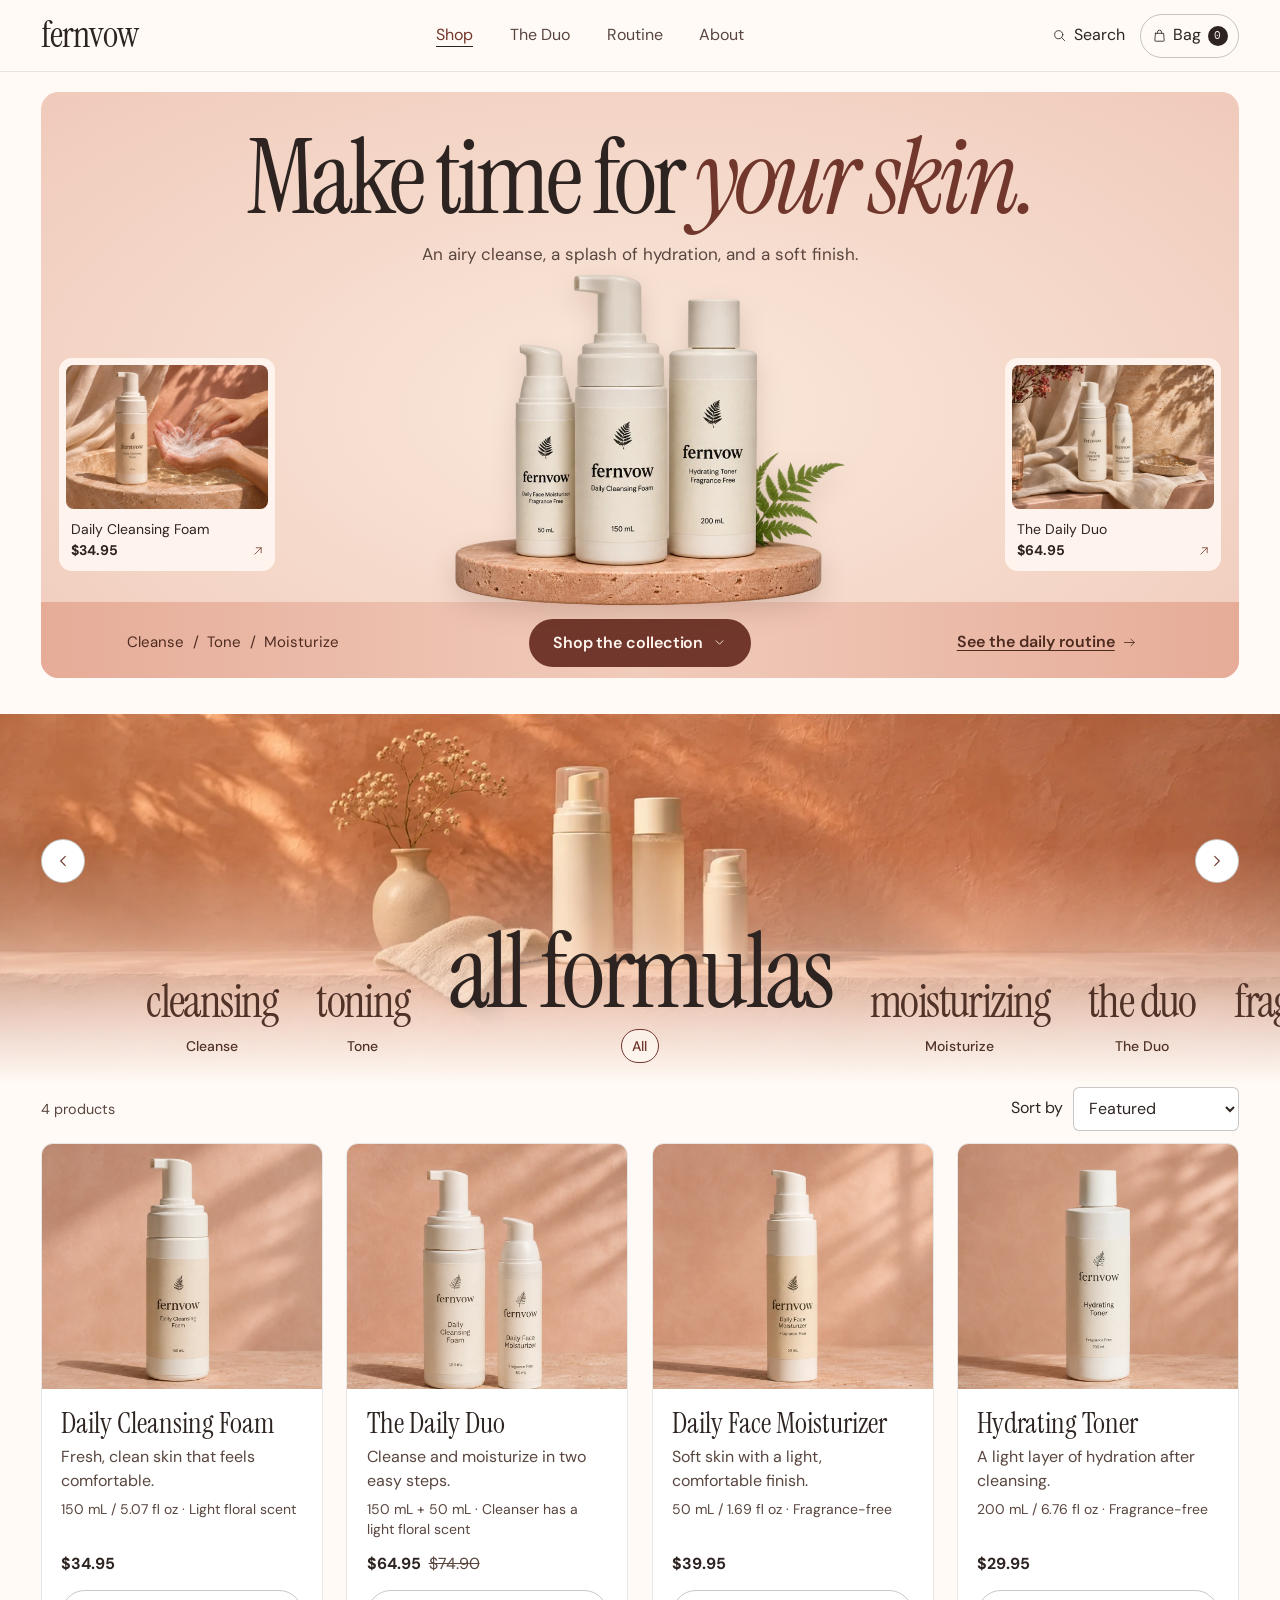
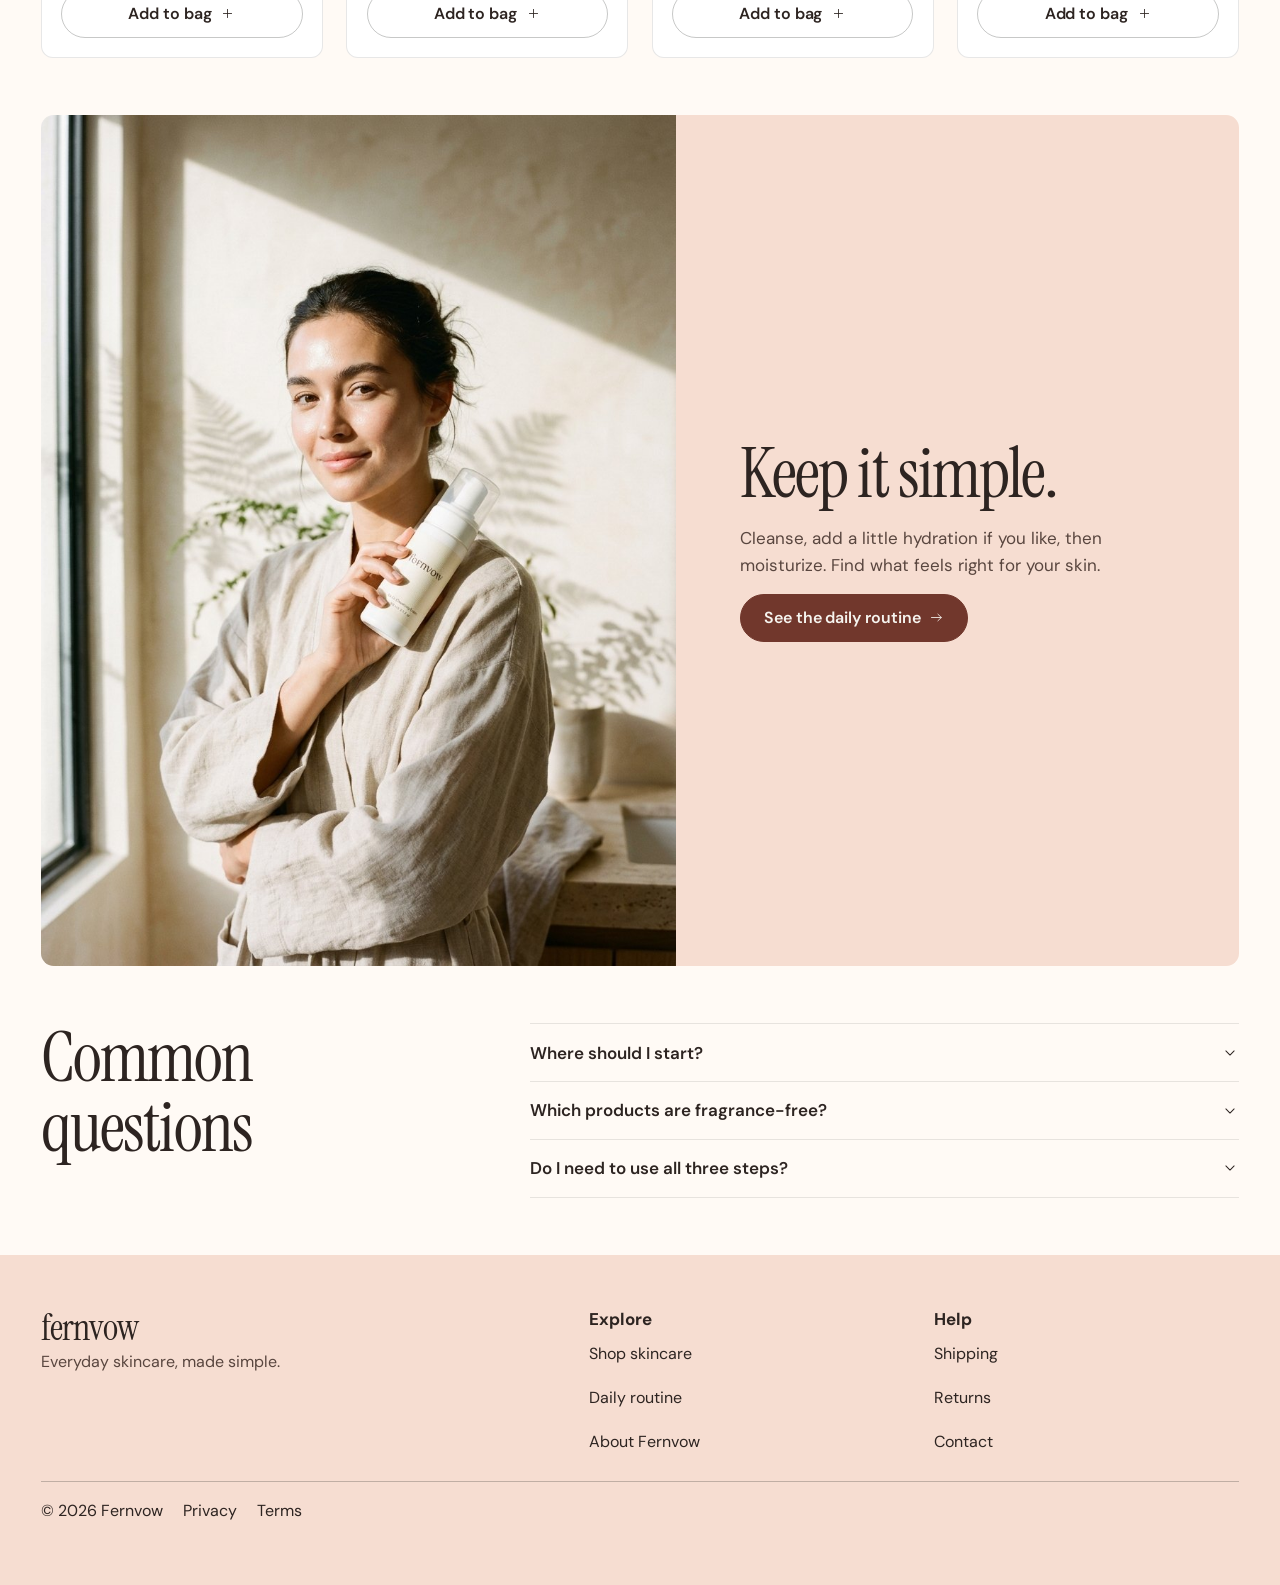
==== index.html @ f98839f0 "Refine collection spacing and add storefront link previews" ====
<!DOCTYPE html>
<html lang="en" prefix="og: https://ogp.me/ns#">
<head>
  <meta charset="UTF-8" />
  <meta name="viewport" content="width=device-width, initial-scale=1.0" />
  <title>Fernvow — Calm Daily Skincare</title>
  <meta name="description" content="Gentle cleansing, light hydration and simple daily skincare from Fernvow." />
  <link rel="canonical" href="https://fernvow.com/" />
  <meta property="og:type" content="website" />
  <meta property="og:site_name" content="Fernvow" />
  <meta property="og:url" content="https://fernvow.com/" />
  <meta property="og:title" content="Fernvow — Calm Daily Skincare" />
  <meta property="og:description" content="Gentle cleansing, light hydration and simple daily skincare from Fernvow." />
  <meta property="og:image" content="https://fernvow.com/assets/photos/editorial-routine-lineup.jpg" />
  <meta property="og:image:type" content="image/jpeg" />
  <meta property="og:image:width" content="1376" />
  <meta property="og:image:height" content="768" />
  <meta property="og:image:alt" content="Fernvow cleanser, toner and moisturizer on a sunlit stone shelf beside fern leaves." />
  <meta name="twitter:card" content="summary_large_image" />
  <link rel="icon" type="image/svg+xml" href="assets/brand/fernvow-favicon.svg" />
  <link rel="preconnect" href="https://fonts.googleapis.com" />
  <link rel="preconnect" href="https://fonts.gstatic.com" crossorigin />
  <link href="https://fonts.googleapis.com/css2?family=Cormorant+Garamond:ital,wght@0,300;0,400;0,500;1,300;1,400&family=DM+Sans:ital,opsz,wght@0,9..40,300;0,9..40,400;0,9..40,500;1,9..40,300&family=IBM+Plex+Mono:wght@400&family=Instrument+Serif:ital@0;1&display=swap" rel="stylesheet" />
  <link rel="stylesheet" href="src/styles/tokens.css" />
  <link rel="stylesheet" href="src/styles/base.css" />
  <link rel="stylesheet" href="src/styles/layout.css" />
  <link rel="stylesheet" href="src/styles/sections.css" />
  <link rel="stylesheet" href="src/styles/storefront.css" />
</head>
<body>
  <a class="skip-link" href="#main-content">Skip to main content</a>
  <div id="app" class="app-shell">
    <div id="header-root"></div>
    <main id="main-content" class="site-main" tabindex="-1"></main>
    <div id="footer-root"></div>
    <div id="overlay-root"></div>
  </div>
  <div id="store-intro" class="initial-loading" aria-hidden="true">fernvow</div>
  <div id="live-announcer" class="sr-only" aria-live="polite" aria-atomic="true"></div>
  <script type="module" src="src/app.js"></script>
</body>
</html>
---- src/styles/tokens.css ----
:root {
  /* Surfaces — Sonnette Sunlit Alabaster + Crisp Paper Studio + Warm Sand */
  --bg-linen: #F6F4EF;
  --bg-paper: #FFFFFF;
  --bg-sand: #EDE9E0;
  --bg-sand-soft: #F2EFE8;
  --bg-oat: #EDE9E0;
  --bg-oat-soft: #F2EFE8;

  /* Ink */
  --ink: #181A17;
  --ink-secondary: #5E605A;
  --ink-muted: #84867E;
  --ink-on-dark: #F6F4EF;
  --ink-on-dark-muted: rgba(246, 244, 239, 0.72);

  /* Accent — Homedine / Botanical Deep Woodland Fern */
  --fern: #1D3829;
  --fern-hover: #14271D;
  --fern-tint: rgba(29, 56, 41, 0.08);
  --fern-tint-strong: rgba(29, 56, 41, 0.14);

  /* Subtle Semantic Tints */
  --disclosure-free-bg: #EBF1EC;
  --disclosure-free-ink: #1D3829;
  --disclosure-free-border: rgba(29, 56, 41, 0.18);

  --disclosure-parfum-bg: #F4EFE6;
  --disclosure-parfum-ink: #5A462B;
  --disclosure-parfum-border: rgba(90, 70, 43, 0.20);

  /* Hairlines & Ambient Shadows */
  --hairline: rgba(24, 26, 23, 0.10);
  --hairline-strong: rgba(24, 26, 23, 0.24);
  --shadow-soft: 0 22px 54px -26px rgba(24, 26, 23, 0.16);
  --shadow-float: 0 20px 48px -18px rgba(24, 26, 23, 0.22);
  --shadow-drawer: -18px 0 56px rgba(24, 26, 23, 0.14);
  --shadow-modal: 0 32px 84px -22px rgba(24, 26, 23, 0.24);

  /* Typography — Instrument Serif + Cormorant Garamond + DM Sans + IBM Plex Mono */
  --font-display: 'Instrument Serif', 'Cormorant Garamond', Georgia, 'Times New Roman', serif;
  --font-serif: 'Cormorant Garamond', Georgia, 'Times New Roman', serif;
  --font-sans: 'DM Sans', -apple-system, BlinkMacSystemFont, 'Segoe UI', sans-serif;
  --font-mono: 'IBM Plex Mono', ui-monospace, SFMono-Regular, Menlo, Consolas, monospace;

  /* Editorial Type Scale */
  --text-hero-statement: clamp(2.6rem, 5.6vw, 5.1rem);
  --text-h1: clamp(2.35rem, 4.4vw, 3.85rem);
  --text-h2: clamp(1.9rem, 3.4vw, 3.1rem);
  --text-h3: clamp(1.3rem, 2vw, 1.75rem);
  --text-lead: clamp(0.95rem, 1.15vw, 1.0625rem);
  --text-body: 0.9375rem;
  --text-sm: 0.875rem;
  --text-xs: 0.75rem;
  --text-mono: 0.71rem;

  /* Layout & Spacing */
  --container-max: 1360px;
  --gutter: clamp(1.1rem, 3.2vw, 2.75rem);
  --section-space: clamp(4.2rem, 7.5vw, 7.25rem);
  --header-height: 64px;

  /* Radii */
  --radius-xs: 8px;
  --radius-sm: 12px;
  --radius-md: 18px;
  --radius-lg: 24px;
  --radius-pill: 999px;

  /* Motion Curves — 1:1 Sonnette Choreography */
  --ease-sonnette: cubic-bezier(0.16, 1, 0.3, 1);
  --ease-out-expo: cubic-bezier(0.19, 1, 0.22, 1);
  --ease-float: cubic-bezier(0.37, 0, 0.63, 1);
  --ease-calm: var(--ease-sonnette);
  --duration-fast: 180ms;
  --duration-base: 360ms;
  --duration-slow: 720ms;

  /* Layering */
  --z-header: 50;
  --z-backdrop: 70;
  --z-drawer: 80;
  --z-modal: 90;
  --z-toast: 100;
}
---- src/styles/base.css ----
*,
*::before,
*::after {
  box-sizing: border-box;
}

html {
  -webkit-text-size-adjust: 100%;
  scroll-behavior: smooth;
  overflow-x: clip;
}

body {
  margin: 0;
  min-height: 100vh;
  background-color: var(--bg-linen);
  color: var(--ink);
  font-family: var(--font-sans);
  font-size: var(--text-body);
  font-weight: 400;
  line-height: 1.55;
  -webkit-font-smoothing: antialiased;
  -moz-osx-font-smoothing: grayscale;
  overflow-x: clip;
}

img,
picture,
svg {
  display: block;
  max-width: 100%;
}

button,
input,
select,
textarea {
  font: inherit;
  color: inherit;
}

button {
  background: none;
  border: 0;
  cursor: pointer;
}

a {
  color: inherit;
  text-decoration: none;
}

ul,
ol {
  margin: 0;
  padding: 0;
  list-style: none;
}

h1,
h2,
h3,
h4,
p,
figure,
blockquote,
dl,
dd {
  margin: 0;
}

/* Focus visibility */
:focus-visible {
  outline: 2px solid var(--fern);
  outline-offset: 2px;
}

/* Skip link */
.skip-link {
  position: fixed;
  top: -120px;
  left: 1rem;
  z-index: 200;
  padding: 0.75rem 1.25rem;
  border-radius: var(--radius-pill);
  background: var(--ink);
  color: var(--ink-on-dark);
  font-size: var(--text-sm);
  font-weight: 500;
  transition: top var(--duration-fast) var(--ease-sonnette);
}

.skip-link:focus {
  top: 1rem;
}

.sr-only {
  position: absolute;
  width: 1px;
  height: 1px;
  padding: 0;
  margin: -1px;
  overflow: hidden;
  clip: rect(0, 0, 0, 0);
  white-space: nowrap;
  border: 0;
}

/* Layout container */
.container {
  width: 100%;
  max-width: var(--container-max);
  margin-inline: auto;
  padding-inline: var(--gutter);
}

/* Typography utilities */
.font-display {
  font-family: var(--font-display);
}

.font-serif {
  font-family: var(--font-serif);
}

.font-mono {
  font-family: var(--font-mono);
}

.eyebrow {
  font-family: var(--font-mono);
  font-size: var(--text-mono);
  letter-spacing: 0.1em;
  text-transform: uppercase;
  color: var(--ink-secondary);
}

.section-heading {
  font-family: var(--font-display);
  font-weight: 400;
  font-size: var(--text-h2);
  line-height: 1.02;
  letter-spacing: -0.025em;
  color: var(--ink);
}

.section-heading em {
  font-style: italic;
}

.lead-copy {
  font-size: var(--text-lead);
  line-height: 1.6;
  color: var(--ink-secondary);
}

/* Icons */
.icon {
  width: 18px;
  height: 18px;
  flex-shrink: 0;
  stroke: currentColor;
  fill: none;
}

.icon--sm {
  width: 15px;
  height: 15px;
}

.icon--lg {
  width: 22px;
  height: 22px;
}

/* Sonnette Hairline Oval Pill CTA */
.oval-cta {
  display: inline-flex;
  align-items: center;
  justify-content: center;
  gap: 0.5rem;
  min-height: 48px;
  padding: 0.78rem 2.2rem;
  border-radius: var(--radius-pill);
  border: 1px solid rgba(24, 26, 23, 0.28);
  background-color: transparent;
  color: var(--ink);
  font-size: 0.875rem;
  font-weight: 400;
  letter-spacing: 0.01em;
  white-space: nowrap;
  transition:
    background-color 360ms var(--ease-sonnette),
    color 360ms var(--ease-sonnette),
    border-color 360ms var(--ease-sonnette),
    transform 360ms var(--ease-sonnette);
}

.oval-cta:hover {
  background-color: var(--fern);
  border-color: var(--fern);
  color: var(--ink-on-dark);
  transform: translateY(-1px);
}

.oval-cta--light {
  border-color: rgba(246, 244, 239, 0.56);
  background-color: rgba(24, 26, 23, 0.22);
  backdrop-filter: blur(10px);
  color: var(--ink-on-dark);
}

.oval-cta--light:hover {
  background-color: var(--ink-on-dark);
  border-color: var(--ink-on-dark);
  color: var(--ink);
}

/* Tactile Pill Buttons */
.btn {
  display: inline-flex;
  align-items: center;
  justify-content: center;
  gap: 0.55rem;
  min-height: 44px;
  padding: 0.72rem 1.45rem;
  border-radius: var(--radius-pill);
  font-size: var(--text-sm);
  font-weight: 500;
  line-height: 1.2;
  letter-spacing: -0.005em;
  border: 1px solid transparent;
  transition:
    background-color var(--duration-base) var(--ease-sonnette),
    color var(--duration-base) var(--ease-sonnette),
    border-color var(--duration-base) var(--ease-sonnette),
    transform var(--duration-base) var(--ease-sonnette);
  white-space: nowrap;
}

.btn:active {
  transform: translateY(1px);
}

.btn--primary {
  background-color: var(--ink);
  color: var(--ink-on-dark);
  border-color: var(--ink);
}

.btn--primary:hover {
  background-color: var(--fern);
  border-color: var(--fern);
}

.btn--fern {
  background-color: var(--fern);
  color: var(--ink-on-dark);
  border-color: var(--fern);
}

.btn--fern:hover {
  background-color: var(--fern-hover);
  border-color: var(--fern-hover);
}

.btn--outline {
  background-color: transparent;
  color: var(--ink);
  border-color: var(--hairline-strong);
}

.btn--outline:hover {
  background-color: var(--fern);
  border-color: var(--fern);
  color: var(--ink-on-dark);
}

.btn--ghost {
  background-color: transparent;
  color: var(--ink-secondary);
  border-color: transparent;
  padding-inline: 0.9rem;
}

.btn--ghost:hover {
  background-color: var(--fern-tint);
  color: var(--ink);
}

.btn--full {
  width: 100%;
}

.icon-btn {
  display: inline-flex;
  align-items: center;
  justify-content: center;
  min-width: 44px;
  min-height: 44px;
  padding: 0.5rem;
  border-radius: var(--radius-pill);
  border: 1px solid var(--hairline);
  background-color: transparent;
  color: var(--ink);
  transition:
    background-color var(--duration-fast) var(--ease-sonnette),
    border-color var(--duration-fast) var(--ease-sonnette);
}

.icon-btn:hover {
  background-color: var(--bg-paper);
  border-color: var(--hairline-strong);
}

/* Badges & Tags */
.pill-tag {
  display: inline-flex;
  align-items: center;
  gap: 0.35rem;
  padding: 0.28rem 0.7rem;
  border-radius: var(--radius-pill);
  font-family: var(--font-mono);
  font-size: 0.6875rem;
  letter-spacing: 0.04em;
  text-transform: uppercase;
  border: 1px solid var(--hairline);
  background-color: var(--bg-linen);
  color: var(--ink-secondary);
}

.pill-tag--free {
  background-color: var(--disclosure-free-bg);
  color: var(--disclosure-free-ink);
  border-color: var(--disclosure-free-border);
}

.pill-tag--parfum {
  background-color: var(--disclosure-parfum-bg);
  color: var(--disclosure-parfum-ink);
  border-color: var(--disclosure-parfum-border);
}

/* Filter pill buttons */
.filter-pill {
  display: inline-flex;
  align-items: center;
  justify-content: center;
  min-height: 42px;
  padding: 0.45rem 1.25rem;
  border-radius: var(--radius-pill);
  border: 1px solid transparent;
  background-color: transparent;
  color: var(--ink-secondary);
  font-size: var(--text-sm);
  font-weight: 400;
  transition:
    background-color 280ms var(--ease-sonnette),
    color 280ms var(--ease-sonnette),
    border-color 280ms var(--ease-sonnette);
  white-space: nowrap;
}

.filter-pill:hover {
  color: var(--ink);
  border-color: var(--hairline);
}

.filter-pill[aria-pressed="true"],
.filter-pill.is-active {
  border-color: var(--ink);
  color: var(--ink);
  background-color: transparent;
}

/* Form elements */
.field-group {
  display: flex;
  flex-direction: column;
  gap: 0.45rem;
}

.field-label {
  font-size: var(--text-sm);
  font-weight: 500;
  color: var(--ink);
}

.field-input,
.field-select,
.field-textarea {
  width: 100%;
  min-height: 44px;
  padding: 0.7rem 0.95rem;
  border-radius: var(--radius-sm);
  border: 1px solid var(--hairline-strong);
  background-color: var(--bg-paper);
  color: var(--ink);
  font-size: var(--text-sm);
  transition: border-color var(--duration-fast) var(--ease-sonnette);
}

.field-textarea {
  min-height: 120px;
  resize: vertical;
}

.field-input:focus,
.field-select:focus,
.field-textarea:focus {
  border-color: var(--fern);
}

.initial-loading {
  position: fixed;
  inset: 0;
  z-index: calc(var(--z-toast) + 1);
  display: grid;
  place-items: center;
  background: var(--bg-linen);
  font-family: var(--font-display);
  font-size: clamp(2.2rem, 5vw, 3rem);
  letter-spacing: -.025em;
  color: var(--ink);
  pointer-events: none;
}

.initial-loading.is-ready {
  animation: startup-reveal 140ms ease 750ms forwards;
}

.app-shell:focus-within ~ .initial-loading,
.skip-link:focus ~ .initial-loading {
  visibility: hidden;
}

@keyframes startup-reveal {
  to { opacity: 0; visibility: hidden; }
}

@media (prefers-reduced-motion: reduce) {
  html {
    scroll-behavior: auto;
  }

  *,
  *::before,
  *::after {
    animation-duration: 0.01ms !important;
    animation-iteration-count: 1 !important;
    transition-duration: 0.01ms !important;
  }
}
---- src/styles/layout.css ----
/* App Shell */
.app-shell {
  min-height: 100vh;
  display: flex;
  flex-direction: column;
}

.site-main {
  flex: 1 0 auto;
  padding-top: var(--header-height);
}

/* Header */
.site-header {
  position: fixed;
  top: 0;
  left: 0;
  right: 0;
  z-index: var(--z-header);
  height: var(--header-height);
  background-color: rgba(246, 244, 239, 0.45);
  border-bottom: 1px solid transparent;
  transition:
    background-color 360ms var(--ease-sonnette),
    backdrop-filter 360ms var(--ease-sonnette),
    border-color 360ms var(--ease-sonnette);
}

.site-header.is-scrolled {
  background-color: rgba(246, 244, 239, 0.88);
  backdrop-filter: blur(14px);
  -webkit-backdrop-filter: blur(14px);
  border-bottom-color: var(--hairline);
}

.site-header__inner {
  height: 100%;
  display: grid;
  grid-template-columns: auto 1fr auto;
  align-items: center;
  gap: 0.75rem;
}

.site-brand {
  display: inline-flex;
  align-items: center;
  min-height: 44px;
}

.site-brand__word {
  font-family: var(--font-display);
  font-size: 1.65rem;
  font-weight: 400;
  line-height: 1;
  letter-spacing: -0.025em;
  color: var(--ink);
}

.site-nav {
  display: none;
  justify-content: center;
  align-items: center;
  gap: 0.4rem;
}

.site-nav__link {
  position: relative;
  display: inline-flex;
  align-items: center;
  min-height: 44px;
  padding: 0.45rem 0.95rem;
  font-size: 0.875rem;
  font-weight: 400;
  color: var(--ink-secondary);
  transition: color 260ms var(--ease-sonnette);
}

.site-nav__link::after {
  content: '';
  position: absolute;
  left: 0.95rem;
  right: 0.95rem;
  bottom: 0.65rem;
  height: 1px;
  background-color: var(--ink);
  transform: scaleX(0);
  transform-origin: left center;
  transition: transform 320ms var(--ease-sonnette);
}

.site-nav__link:hover,
.site-nav__link.is-active {
  color: var(--ink);
}

.site-nav__link:hover::after,
.site-nav__link.is-active::after {
  transform: scaleX(1);
}

.site-header__actions {
  display: flex;
  align-items: center;
  justify-content: flex-end;
  gap: 0.35rem;
}

.header-action-link,
.header-bag-btn {
  display: inline-flex;
  align-items: center;
  justify-content: center;
  gap: 0.4rem;
  min-width: 44px;
  min-height: 44px;
  padding: 0.4rem 0.65rem;
  border-radius: var(--radius-pill);
  font-size: 0.875rem;
  font-weight: 400;
  color: var(--ink);
  transition:
    background-color 240ms var(--ease-sonnette),
    color 240ms var(--ease-sonnette);
}

.header-action-link:hover,
.header-bag-btn:hover {
  background-color: rgba(24, 26, 23, 0.05);
}

.header-action-link__label {
  display: none;
}

@media (min-width: 640px) {
  .header-action-link__label {
    display: inline;
  }
}

.header-bag-btn__count {
  display: inline-flex;
  align-items: center;
  justify-content: center;
  min-width: 20px;
  height: 20px;
  padding-inline: 0.32rem;
  border-radius: var(--radius-pill);
  background-color: var(--ink);
  color: var(--ink-on-dark);
  font-family: var(--font-mono);
  font-size: 0.68rem;
  line-height: 1;
  transition: background-color 240ms var(--ease-sonnette);
}

.header-bag-btn:hover .header-bag-btn__count {
  background-color: var(--fern);
}

.menu-trigger {
  display: inline-flex;
}

@media (min-width: 900px) {
  .site-nav {
    display: flex;
  }

  .menu-trigger {
    display: none;
  }
}

/* Smooth Overlay Animation Primitives */
.overlay-backdrop {
  opacity: 0;
  transition: opacity 320ms var(--ease-sonnette);
}

.overlay-backdrop.is-open {
  opacity: 1;
}

.overlay-drawer {
  transform: translate3d(100%, 0, 0);
  transition: transform 420ms var(--ease-sonnette);
}

.overlay-drawer.is-open {
  transform: translate3d(0, 0, 0);
}

.overlay-modal {
  opacity: 0;
  transform: translate3d(0, 16px, 0) scale(0.98);
  transition:
    opacity 340ms var(--ease-sonnette),
    transform 340ms var(--ease-sonnette);
}

.overlay-modal.is-open {
  opacity: 1;
  transform: translate3d(0, 0, 0) scale(1);
}

/* Mobile Nav Drawer */
.mobile-nav-backdrop {
  position: fixed;
  inset: 0;
  z-index: var(--z-backdrop);
  background-color: rgba(24, 26, 23, 0.34);
  backdrop-filter: blur(4px);
}

.mobile-nav-drawer {
  position: fixed;
  top: 0;
  right: 0;
  bottom: 0;
  z-index: var(--z-drawer);
  width: min(100vw, 370px);
  background-color: var(--bg-linen);
  border-left: 1px solid var(--hairline);
  box-shadow: var(--shadow-drawer);
  display: flex;
  flex-direction: column;
  padding: 1.35rem;
  gap: 1.5rem;
  overflow-y: auto;
}

.mobile-nav-drawer__head {
  display: flex;
  align-items: center;
  justify-content: space-between;
  padding-bottom: 1rem;
  border-bottom: 1px solid var(--hairline);
}

.mobile-nav-drawer__links {
  display: flex;
  flex-direction: column;
  gap: 0.25rem;
}

.mobile-nav-drawer__link {
  display: flex;
  align-items: center;
  justify-content: space-between;
  min-height: 52px;
  padding: 0.75rem 0.85rem;
  border-radius: var(--radius-sm);
  font-family: var(--font-display);
  font-size: 1.75rem;
  color: var(--ink);
  transition: background-color 220ms var(--ease-sonnette);
}

.mobile-nav-drawer__link:hover,
.mobile-nav-drawer__link.is-active {
  background-color: var(--bg-paper);
}

/* Slide-Over Bag Drawer */
.drawer-backdrop {
  position: fixed;
  inset: 0;
  z-index: var(--z-backdrop);
  background-color: rgba(24, 26, 23, 0.36);
  backdrop-filter: blur(4px);
}

.cart-drawer {
  position: fixed;
  top: 0;
  right: 0;
  bottom: 0;
  z-index: var(--z-drawer);
  width: min(100vw, 440px);
  background-color: var(--bg-linen);
  border-left: 1px solid var(--hairline);
  box-shadow: var(--shadow-drawer);
  display: flex;
  flex-direction: column;
}

.cart-drawer__head {
  display: flex;
  align-items: center;
  justify-content: space-between;
  padding: 1.25rem 1.45rem;
  border-bottom: 1px solid var(--hairline);
  background-color: var(--bg-linen);
}

.cart-drawer__title {
  font-family: var(--font-display);
  font-size: 1.85rem;
  font-weight: 400;
  line-height: 1.05;
}

.cart-drawer__body {
  flex: 1 1 auto;
  overflow-y: auto;
  padding: 1.25rem 1.45rem;
  display: flex;
  flex-direction: column;
  gap: 1rem;
}

.cart-drawer__empty {
  margin-block: auto;
  text-align: center;
  padding: 2rem 1rem;
  display: flex;
  flex-direction: column;
  align-items: center;
  gap: 1rem;
}

.cart-items-list {
  display: flex;
  flex-direction: column;
  gap: 0.85rem;
}

.cart-item {
  display: grid;
  grid-template-columns: 76px 1fr;
  gap: 1rem;
  padding: 0.9rem;
  border-radius: var(--radius-sm);
  background-color: var(--bg-paper);
  border: 1px solid var(--hairline);
}

.cart-item__media {
  width: 76px;
  height: 94px;
  border-radius: var(--radius-xs);
  overflow: hidden;
  background-color: var(--bg-sand-soft);
}

.cart-item__media img {
  width: 100%;
  height: 100%;
  object-fit: cover;
}

.cart-item__content {
  display: flex;
  flex-direction: column;
  gap: 0.4rem;
  min-width: 0;
}

.cart-item__name {
  font-family: var(--font-display);
  font-size: 1.25rem;
  line-height: 1.12;
  color: var(--ink);
}

.cart-item__controls {
  display: flex;
  align-items: center;
  justify-content: space-between;
  gap: 0.5rem;
  margin-top: 0.3rem;
}

.cart-item__price {
  font-size: 0.95rem;
  font-weight: 500;
}

.qty-stepper {
  display: inline-flex;
  align-items: center;
  border: 1px solid var(--hairline-strong);
  border-radius: var(--radius-pill);
  background-color: var(--bg-paper);
}

.qty-stepper__btn {
  display: inline-flex;
  align-items: center;
  justify-content: center;
  min-width: 44px;
  min-height: 44px;
  color: var(--ink);
  border-radius: var(--radius-pill);
  transition: background-color 200ms var(--ease-sonnette);
}

.qty-stepper__btn:hover {
  background-color: var(--bg-sand-soft);
}

.qty-stepper__val {
  min-width: 28px;
  text-align: center;
  font-family: var(--font-mono);
  font-size: var(--text-sm);
}

.cart-drawer__foot {
  padding: 1.2rem 1.45rem 1.4rem;
  border-top: 1px solid var(--hairline);
  background-color: var(--bg-paper);
  display: flex;
  flex-direction: column;
  gap: 0.7rem;
}

.cart-drawer__note {
  font-size: 0.78rem;
  color: var(--ink-secondary);
}

.cart-summary-row {
  display: flex;
  align-items: baseline;
  justify-content: space-between;
  gap: 1rem;
  font-size: var(--text-sm);
}

.cart-summary-row--total {
  font-size: 1.05rem;
  font-weight: 500;
}

/* Search dialog */
.modal-backdrop {
  position: fixed;
  inset: 0;
  z-index: var(--z-modal);
  background-color: rgba(24, 26, 23, 0.42);
  backdrop-filter: blur(6px);
  display: grid;
  place-items: center;
  padding: 1rem;
  overflow-y: auto;
}

.modal-panel {
  width: min(100%, 620px);
  max-height: min(88vh, 760px);
  background-color: var(--bg-linen);
  border-radius: var(--radius-lg);
  border: 1px solid var(--hairline);
  box-shadow: var(--shadow-modal);
  display: flex;
  flex-direction: column;
  overflow: hidden;
}

.modal-panel__head {
  display: flex;
  align-items: center;
  justify-content: space-between;
  gap: 1rem;
  padding: 1.2rem 1.45rem;
  border-bottom: 1px solid var(--hairline);
  background-color: var(--bg-paper);
}

.modal-panel__title {
  font-family: var(--font-display);
  font-size: 1.75rem;
  font-weight: 400;
}

.modal-panel__body {
  padding: 1.35rem 1.45rem;
  overflow-y: auto;
  display: flex;
  flex-direction: column;
  gap: 1rem;
}

.search-results {
  display: flex;
  flex-direction: column;
  gap: 0.65rem;
}

.search-result-card {
  display: grid;
  grid-template-columns: 60px 1fr auto;
  align-items: center;
  gap: 0.9rem;
  padding: 0.7rem 0.95rem;
  border-radius: var(--radius-sm);
  background-color: var(--bg-paper);
  border: 1px solid var(--hairline);
  text-align: left;
  transition: border-color 240ms var(--ease-sonnette);
}

.search-result-card:hover {
  border-color: var(--fern);
}

.search-result-card__img {
  width: 60px;
  height: 72px;
  object-fit: cover;
  border-radius: var(--radius-xs);
  background-color: var(--bg-sand-soft);
}
---- src/styles/sections.css ----
.pdp-stage {
  position: relative;
  overflow: hidden;
  background-color: var(--bg-paper);
  border: 1px solid var(--hairline);
  aspect-ratio: 4 / 5;
}

.pdp-price-bar {
  display: flex;
  align-items: baseline;
  gap: 0.75rem;
  flex-wrap: wrap;
}

.accordion-group {
  border-top: 1px solid var(--hairline);
  margin-top: 0.5rem;
}

.accordion-item {
  border-bottom: 1px solid var(--hairline);
}

.accordion-trigger {
  width: 100%;
  display: flex;
  align-items: center;
  justify-content: space-between;
  gap: 1rem;
  min-height: 54px;
  padding-block: 0.95rem;
  font-weight: 500;
  font-size: var(--text-body);
  text-align: left;
  cursor: pointer;
  list-style: none;
}

.accordion-trigger::-webkit-details-marker {
  display: none;
}

.accordion-trigger__chevron {
  transition: transform 280ms var(--ease-sonnette);
}

details[open] .accordion-trigger__chevron {
  transform: rotate(180deg);
}

.accordion-body {
  padding-bottom: 1.25rem;
  font-size: var(--text-sm);
  color: var(--ink-secondary);
  display: flex;
  flex-direction: column;
  gap: 0.65rem;
}

.page-hero {
  padding-block: clamp(2.75rem, 6vw, 4.5rem) clamp(1.25rem, 3vw, 2rem);
}

.page-hero__title {
  font-family: var(--font-display);
  font-size: var(--text-h1);
  font-weight: 400;
  line-height: 0.98;
  letter-spacing: -0.025em;
  max-width: 19ch;
  margin-top: 0.65rem;
}

.page-hero__lead {
  max-width: 60ch;
  margin-top: 1rem;
}

.section-block {
  padding-block: clamp(2.5rem, 5vw, 4.5rem);
}

/* Policies Layout */
.policies-layout {
  display: grid;
  grid-template-columns: 1fr;
  gap: 1.75rem;
  align-items: start;
}

@media (min-width: 860px) {
  .policies-layout {
    grid-template-columns: 260px 1fr;
    gap: 2.5rem;
  }
}

.policies-nav {
  display: flex;
  flex-direction: column;
  gap: 0.35rem;
}

.policies-nav__link {
  display: flex;
  align-items: center;
  justify-content: space-between;
  min-height: 44px;
  padding: 0.65rem 1rem;
  border-radius: var(--radius-pill);
  border: 1px solid transparent;
  font-size: var(--text-sm);
  color: var(--ink-secondary);
  transition: all 240ms var(--ease-sonnette);
}

.policies-nav__link:hover {
  background-color: var(--bg-paper);
  color: var(--ink);
}

.policies-nav__link.is-active {
  background-color: var(--fern);
  color: var(--ink-on-dark);
}

.policy-article {
  background-color: var(--bg-paper);
  border: 1px solid var(--hairline);
  border-radius: 12px;
  padding: clamp(1.5rem, 3.5vw, 2.5rem);
  display: flex;
  flex-direction: column;
  gap: 1.5rem;
}

.policy-sections {
  display: flex;
  flex-direction: column;
  gap: 1.35rem;
}

.policy-section-block {
  padding-bottom: 1.25rem;
  border-bottom: 1px solid var(--hairline);
  display: flex;
  flex-direction: column;
  gap: 0.4rem;
}

.policy-section-block:last-child {
  border-bottom: 0;
  padding-bottom: 0;
}

.policy-section-block h2 {
  font-family: var(--font-display);
  font-size: 1.55rem;
  font-weight: 400;
}

.policy-section-block p {
  font-size: var(--text-sm);
  line-height: 1.65;
  color: var(--ink-secondary);
}
---- src/styles/storefront.css ----
:root {
  --bg-linen: #fffaf5;
  --bg-sand: #f2e7df;
  --bg-sand-soft: #f8efe9;
  --ink: #2d2421;
  --ink-secondary: #59463f;
  --ink-muted: #6e564d;
  --fern: #71372c;
  --fern-hover: #52261e;
  --fern-tint: #f3ded5;
  --fern-tint-strong: #edcfc2;
  --coral-pale: #f6ddd1;
  --coral: #e9a38e;
  --coral-dark: #71372c;
  --text-body: 1rem;
  --text-sm: 0.9375rem;
  --text-xs: 0.875rem;
  --text-lead: 1.0625rem;
  --header-height: 72px;
  --store-section-gap: clamp(2.35rem, 4.5vw, 4.5rem);
}

.site-header,
.site-header.is-scrolled {
  background: var(--bg-linen);
  border-color: var(--hairline);
}

.site-brand__word { font-size: 2.3rem; }
.site-nav__link, .header-action-link, .header-bag-btn { font-size: 1rem; }
.site-nav__link.is-active { color: var(--coral-dark); }
.header-bag-btn { border: 1px solid var(--hairline-strong); }
.header-bag-btn .header-action-link__label { display: inline; }
.btn { min-height: 48px; font-size: 1rem; font-weight: 600; }
.btn[aria-disabled="true"], .qty-stepper__btn[aria-disabled="true"] { opacity: .58; cursor: default; }
:focus-visible { outline: 3px solid var(--coral-dark); outline-offset: 3px; }
.site-main:focus { outline: none; }
summary { min-height: 48px; }
summary:focus-visible { outline-offset: -4px; }
#collection { scroll-margin-top: var(--header-height); }
#faq { scroll-margin-top: calc(var(--header-height) + 1rem); }

.store-heading {
  font: 400 clamp(2.8rem, 5.5vw, 4.4rem)/.99 var(--font-display);
  letter-spacing: -0.027em;
  text-wrap: balance;
}

.store-hero { padding-block-start: clamp(.75rem, 1.6vw, 1.35rem); }

.store-hero__layout {
  display: grid;
  grid-template-columns: minmax(0, 1fr) minmax(0, 2.75fr) minmax(0, 1fr);
  grid-template-areas:
    "copy copy copy"
    "start art duo"
    "bar bar bar";
  align-items: end;
  isolation: isolate;
  overflow: clip;
  border-radius: 1.1rem;
  background: radial-gradient(ellipse at 50% 54%, #fae9db, #f0cabb);
}

.store-hero__copy {
  grid-area: copy;
  z-index: 1;
  padding: clamp(1.65rem, 3vw, 3rem) 1.25rem 0;
  text-align: center;
}

.section-label {
  font-size: .875rem;
  font-weight: 600;
  letter-spacing: .13em;
  text-transform: uppercase;
  color: var(--coral-dark);
}

.store-hero h1 {
  font: 400 clamp(3.8rem, min(8.2vw, 13svh), 8.6rem)/.9 var(--font-display);
  letter-spacing: -.042em;
  text-wrap: balance;
}

.store-hero h1 em { color: var(--coral-dark); }
.store-hero__copy p { margin: .95rem auto 0; color: var(--ink-secondary); font-size: var(--text-lead); }

.store-text-link {
  display: inline-flex;
  align-items: center;
  min-height: 44px;
  color: var(--coral-dark);
  font-weight: 600;
  text-decoration: underline;
  text-underline-offset: .22em;
}

.store-hero__art {
  grid-area: art;
  display: flex;
  align-items: flex-end;
  justify-content: center;
  z-index: 2;
  margin-block-end: -.65rem;
  pointer-events: none;
}

.store-hero__art img {
  width: min(100%, 650px);
  height: clamp(13rem, min(27vw, 40svh), 26rem);
  object-fit: contain;
  object-position: center bottom;
  filter: drop-shadow(0 11px 13px #5428192a);
}

.hero-feature {
  position: relative;
  z-index: 3;
  display: grid;
  justify-self: center;
  gap: .55rem;
  width: min(100% - 1rem, 13.5rem);
  margin-bottom: clamp(.8rem, 2.4vw, 2.1rem);
  padding: .45rem;
  border-radius: .8rem;
  background: #fff3ed;
}

.hero-feature--start { grid-area: start; }
.hero-feature--duo { grid-area: duo; }
.hero-feature img {
  width: 100%;
  height: auto;
  aspect-ratio: 1.4;
  object-fit: cover;
  border-radius: .48rem;
}
.hero-feature__text {
  display: grid;
  gap: .1rem;
  padding: .15rem 1.25rem .28rem .28rem;
  color: var(--ink);
  font-size: .875rem;
  line-height: 1.35;
}
.hero-feature__arrow {
  position: absolute;
  right: .65rem;
  bottom: .82rem;
  width: 14px;
  height: 14px;
  color: var(--coral-dark);
}
.hero-feature:hover .hero-feature__text > span { text-decoration: underline; }

.store-hero__bar {
  grid-area: bar;
  display: grid;
  grid-template-columns: 1fr 1.25fr 1fr;
  justify-items: center;
  align-items: center;
  gap: .65rem;
  padding: 1.05rem 1rem .7rem;
  background: linear-gradient(90deg, #e6ac98, #f1cbbb 50%, #e6ac98);
  color: #4e2b20;
}
.store-hero__steps { text-align: center; font-size: .94rem; }
.store-hero__steps span { padding-inline: .28rem; }
.store-hero__shop { background: var(--coral-dark); color: #fff7ef; }
.store-hero__shop:hover { background: var(--fern-hover); }
.store-hero__routine {
  display: inline-flex;
  align-items: center;
  gap: .45rem;
  min-height: 44px;
  font-weight: 600;
  text-decoration: underline;
  text-underline-offset: .2em;
}

.shop-collection {
  margin-block-start: clamp(1.25rem, 2.8vw, 2.6rem);
  padding-block-end: var(--store-section-gap);
}
.cat-stage {
  position: relative;
  isolation: isolate;
  display: grid;
  grid-template-columns: minmax(0, 1fr);
  align-items: end;
  block-size: clamp(14rem, min(33vw, 41svh), 27rem);
  background: #cf947e;
  touch-action: pan-y pinch-zoom;
}

.cat-stage__bgs,
.cat-stage__bg,
.cat-stage::after {
  position: absolute;
  inset: 0;
}

.cat-stage__bgs { overflow: clip; }
.cat-stage__bg { opacity: 0; }
.cat-stage__bg.is-active { opacity: 1; }
.cat-stage__bg img {
  width: 100%;
  height: 100%;
  object-fit: cover;
  object-position: center;
}

.cat-stage::after {
  pointer-events: none;
  content: '';
  background: linear-gradient(180deg, transparent 36%, #f6dacb66 61%, #fcebe3c9 82%, var(--bg-linen) 100%);
}

.cat-ticker-viewport {
  z-index: 1;
  width: 100%;
  overflow: clip;
  padding-block: .5rem clamp(.45rem, 1vw, .85rem);
}

.cat-ticker__track {
  position: relative;
  left: 50%;
  display: flex;
  align-items: end;
  gap: clamp(.85rem, 2.8vw, 3rem);
  width: max-content;
  transform: translateX(var(--ticker-offset, 0));
}

.cat-ticker__btn {
  display: grid;
  justify-items: center;
  gap: .35rem;
  min-height: 44px;
  padding: .42rem .08rem;
  color: #503227;
  white-space: nowrap;
  transition-property: none;
}

.cat-ticker__title {
  font: 400 clamp(1.85rem, 3.6vw, 3.95rem)/.98 var(--font-display);
  letter-spacing: -.035em;
  transition-property: none;
}

.cat-ticker__short {
  display: grid;
  place-items: center;
  min-height: 34px;
  padding: .2rem .65rem;
  border: 1px solid transparent;
  border-radius: var(--radius-pill);
  font: 500 .875rem/1.15 var(--font-sans);
}

.cat-ticker__btn:hover { color: var(--ink); }
.cat-ticker__btn[aria-selected="true"] .cat-ticker__title {
  font-size: clamp(3.3rem, min(8.2vw, 12svh), 7.4rem);
  color: var(--ink);
}

.cat-ticker__btn[aria-selected="true"] .cat-ticker__short {
  color: var(--coral-dark);
  border-color: currentColor;
  background: #fffaf5a8;
}

.cat-ticker__btn:focus-visible { outline-offset: -3px; }

.cat-stage__controls {
  position: absolute;
  z-index: 2;
  inset: 34% var(--gutter) auto;
  display: flex;
  justify-content: space-between;
  pointer-events: none;
}

.cat-stage__arrow {
  display: grid;
  place-items: center;
  width: 44px;
  height: 44px;
  border: 1px solid var(--hairline-strong);
  border-radius: 50%;
  background: var(--bg-paper);
  color: var(--coral-dark);
  pointer-events: auto;
  touch-action: manipulation;
}

.cat-stage__arrow:hover { background: var(--bg-linen); }
.cat-stage__arrow .icon { width: 1.25rem; height: 1.25rem; pointer-events: none; }
.cat-stage__arrow--prev .icon { transform: rotate(90deg); }
.cat-stage__arrow--next .icon { transform: rotate(-90deg); }

.collection-tools {
  display: flex;
  flex-wrap: wrap;
  align-items: center;
  justify-content: space-between;
  gap: .35rem .75rem;
  padding-block: .25rem .75rem;
}

.collection-tools__count { color: var(--ink-secondary); font-size: .9rem; }
.shop-sort { display: flex; align-items: center; gap: .65rem; }
.shop-sort select {
  min-height: 44px;
  max-width: 100%;
  padding: .4rem .65rem;
  border: 1px solid var(--hairline-strong);
  border-radius: .4rem;
  background: var(--bg-paper);
}

@media (prefers-reduced-motion: no-preference) {
  .store-hero__copy { animation: editorial-arrival 650ms var(--ease-calm) both; }
  .store-hero__art img { animation: editorial-arrival 850ms 90ms var(--ease-calm) both; }

  .cat-stage__bg {
    transform: scale(1.025);
    transition: opacity 560ms ease, transform 950ms var(--ease-calm);
  }
  .cat-stage__bg.is-active { transform: scale(1); }
  .cat-ticker__track.is-sliding { transition: transform 680ms var(--ease-calm); }
  .shop-grid.is-filtered { animation: editorial-arrival 420ms var(--ease-calm) both; }

  @keyframes editorial-arrival {
    from { opacity: 0; transform: translateY(14px); }
    to { opacity: 1; transform: translateY(0); }
  }
}

.shop-grid {
  display: grid;
  grid-template-columns: repeat(4, minmax(0, 1fr));
  gap: clamp(.8rem, 1.85vw, 1.55rem);
}

.shop-grid--related { grid-template-columns: repeat(3, minmax(0, 1fr)); }

.shop-card {
  display: grid;
  grid-template-rows: auto 1fr;
  background: var(--bg-paper);
  border: 1px solid var(--hairline);
  border-radius: .75rem;
  overflow: clip;
}

.shop-card__photo { display: block; background: var(--bg-sand); }
.shop-card__photo img {
  width: 100%;
  height: auto;
  aspect-ratio: 4 / 4.25;
  object-fit: cover;
  object-position: center;
}

@media (min-width: 851px) {
  .shop-collection .shop-card__photo img { aspect-ratio: 8 / 7; }
}

.shop-card__info {
  display: flex;
  flex-direction: column;
  gap: .43rem;
  padding: clamp(.75rem, 1.5vw, 1.2rem);
}
.shop-card h3 {
  font: 400 clamp(1.65rem, 2.3vw, 2.2rem)/1.04 var(--font-display);
}
.shop-card h3 a:hover { text-decoration: underline; }
.shop-card p { color: var(--ink-secondary); line-height: 1.45; }
.shop-card__facts { margin-bottom: auto; font-size: .875rem; }
.shop-card__price { display: flex; flex-wrap: wrap; gap: .5rem; margin-top: .4rem; }
.shop-card__price del, .pdp-price-bar del { color: var(--ink-secondary); }
.shop-card .btn { margin-top: .35rem; padding-inline: .5rem; }

.routine-feature {
  display: grid;
  grid-template-columns: minmax(0, 1.06fr) minmax(0, .94fr);
  align-items: stretch;
}

.routine-feature > img, .routine-feature__copy { min-height: clamp(340px, 34vw, 475px); }
.routine-feature > img {
  width: 100%;
  height: 100%;
  object-fit: cover;
  object-position: center 48%;
  border-radius: .8rem 0 0 .8rem;
}
.routine-feature__copy {
  display: grid;
  align-content: center;
  justify-items: start;
  gap: 1rem;
  padding: clamp(1.5rem, 5vw, 4.5rem);
  background: var(--coral-pale);
  border-radius: 0 .8rem .8rem 0;
}
.routine-feature__copy p, .routine-page p { max-width: 40ch; color: var(--ink-secondary); font-size: var(--text-lead); }

.store-faq {
  display: grid;
  grid-template-columns: minmax(0, .75fr) minmax(0, 1.25fr);
  gap: clamp(1.2rem, 5vw, 5rem);
  padding-block: var(--store-section-gap);
}
.store-faq .accordion-group { margin-top: 0; }

.product-page, .routine-page { padding-block: clamp(.9rem, 2vw, 1.4rem) var(--store-section-gap); }
.product-breadcrumb { display: flex; gap: .6rem; color: var(--ink-secondary); margin-bottom: clamp(.65rem, 1.4vw, 1rem); }
.product-breadcrumb a { text-decoration: underline; align-content: center; min-height: 30px; }
.product-breadcrumb span { align-content: center; }
.product-page__layout {
  display: grid;
  grid-template-columns: minmax(0, 1.08fr) minmax(0, .92fr);
  gap: clamp(1.4rem, 4vw, 4.25rem);
  align-items: start;
}
.product-page .pdp-stage {
  aspect-ratio: 1.04 / 1;
  border-radius: .85rem;
  border: 1px solid var(--hairline);
  background: var(--bg-sand-soft);
}
.product-page .pdp-stage__img { width: 100%; height: 100%; object-fit: cover; object-position: 50% 57%; padding: 0; }
.product-gallery { display: flex; flex-wrap: wrap; gap: .5rem; margin-top: .8rem; }
.product-gallery__button {
  display: inline-flex;
  align-items: center;
  gap: .4rem;
  min-height: 48px;
  padding: .18rem .55rem .18rem .22rem;
  background: var(--bg-paper);
  border: 1px solid var(--hairline-strong);
  border-radius: .45rem;
  font-weight: 500;
  line-height: 1.15;
}
.product-gallery__button img { object-fit: cover; border-radius: .3rem; }
.product-gallery__button[aria-pressed="true"] { background: var(--coral-pale); border-color: var(--coral-dark); }
.product-page__info { padding-block: .4rem; display: grid; gap: 1rem; align-content: start; }
.product-page__info h1 {
  font: 400 clamp(2.8rem, 5.2vw, 5.2rem)/.98 var(--font-display);
  letter-spacing: -.025em;
  text-wrap: balance;
}
.product-page__summary { font-size: 1.125rem; color: var(--ink-secondary); max-width: 40ch; }
.product-page__facts { color: var(--ink-secondary); }
.product-page .pdp-price-bar { padding: 0; border: 0; margin: 0; }
.product-page .pdp-price { font: 600 1.25rem/1.25 var(--font-sans); }
.product-savings { color: var(--coral-dark); font-weight: 600; }
.product-page .pdp-purchase-row { display: flex; gap: .7rem; margin: 0; }
.product-page .pdp-purchase-row .btn { flex: 1; width: auto; padding-inline: .6rem; }
.product-page .pdp-purchase-row .qty-stepper { flex-shrink: 0; }
.product-order-links { display: flex; flex-wrap: wrap; gap: .1rem 1rem; }
.product-order-links a {
  display: inline-flex;
  align-items: center;
  min-height: 44px;
  color: var(--coral-dark);
  font-size: .94rem;
  text-decoration: underline;
  text-underline-offset: .18em;
}
.policy-preview-note { margin-top: .65rem; color: var(--coral-dark); font-weight: 600; }
.product-page .accordion-group { margin: 0; }
.accordion-trigger { font-size: 1.0625rem; font-weight: 600; }
.accordion-body { font-size: 1rem; color: var(--ink-secondary); line-height: 1.6; }
.store-faq .accordion-body a { color: var(--coral-dark); text-decoration: underline; text-underline-offset: .18em; }
.product-directions { list-style-type: decimal; margin-inline-start: 1.25em; }
.product-directions li + li { margin-top: .35rem; }
.product-specs { display: grid; gap: .5rem; margin-bottom: 1rem; }
.product-specs div { display: grid; grid-template-columns: 6rem 1fr; gap: .6rem; }
.product-specs dt, .product-includes h2, .pdp-ingredients h3 { font-size: 1rem; font-weight: 650; }
.product-includes { display: grid; justify-items: start; }
.product-includes a { flex-wrap: wrap; gap: .35rem; }
.product-includes span { color: var(--ink-secondary); font-weight: 400; }
.pdp-ingredients + .pdp-ingredients { margin-top: 1rem; }
.pdp-ingredients p { overflow-wrap: anywhere; }
.product-quick-facts {
  display: grid;
  grid-template-columns: repeat(3, minmax(0, 1fr));
  border-block: 1px solid var(--hairline);
}
.product-quick-facts div { padding: .8rem .75rem; }
.product-quick-facts div:first-child { padding-inline-start: 0; }
.product-quick-facts div + div { border-inline-start: 1px solid var(--hairline); }
.product-quick-facts dt { margin-bottom: .18rem; font-weight: 650; color: var(--coral-dark); }
.product-quick-facts dd { font-size: .94rem; color: var(--ink-secondary); line-height: 1.35; }

.product-story {
  display: grid;
  gap: clamp(1rem, 2vw, 1.7rem);
  margin-top: var(--store-section-gap);
}
.product-story__ritual,
.product-story__details {
  display: grid;
  grid-template-columns: minmax(0, 1.08fr) minmax(0, .92fr);
  overflow: hidden;
  border-radius: .95rem;
  background: #f5ded2;
}
.product-story__details {
  grid-template-columns: minmax(0, .78fr) minmax(0, 1.22fr);
  background: #f3e8df;
}
.product-story__ritual > img,
.product-story__details > img {
  width: 100%;
  height: 100%;
  max-height: 36rem;
  min-height: 100%;
  object-fit: cover;
}
.product-story__details > img { grid-column: 2; grid-row: 1; }
.product-story__details .product-story__copy { grid-column: 1; grid-row: 1; }
.product-story__copy {
  display: grid;
  align-content: center;
  justify-items: start;
  align-self: center;
  gap: .9rem;
  padding: clamp(1.5rem, 3.4vw, 3.5rem);
}
.product-story__copy .store-heading { font-size: clamp(2.45rem, 4.4vw, 4.85rem); }
.product-story__copy > p:not(.section-label),
.product-story__directions { color: var(--ink-secondary); }
.product-story__directions { padding-top: .35rem; }
.product-story__copy .btn { margin-top: .35rem; }

.product-story__purchase {
  display: flex;
  align-items: center;
  flex-wrap: wrap;
  gap: .5rem 1rem;
  width: 100%;
}
.product-story__quantity { color: var(--ink-secondary); font-size: .9rem; }
.product-deal { font-weight: 600; }

@media (max-width: 760px) {
  .product-story__ritual, .product-story__details { grid-template-columns: minmax(0, 1fr); }
  .product-story__ritual > img, .product-story__details > img {
    grid-column: auto;
    grid-row: auto;
    min-height: 0;
    height: auto;
    aspect-ratio: 4 / 3;
  }
  .product-story__details .product-story__copy { grid-column: auto; grid-row: auto; }
}

@media (max-width: 460px) {
  .product-story__purchase .btn { width: 100%; }
  .product-quick-facts div { padding-inline: .42rem; }
  .product-quick-facts dd { font-size: .875rem; }
}

.product-companions { margin-top: var(--store-section-gap); }
.product-companions .store-heading { margin-bottom: 1.25rem; }

.routine-page__intro { display: grid; gap: .75rem; padding-top: 1rem; }
.routine-page__banner {
  width: 100%;
  max-height: 530px;
  aspect-ratio: 2.5;
  object-fit: cover;
  object-position: 50% 63%;
  margin-block: 1.65rem;
  border-radius: .8rem;
}
.routine-page__steps li { display: grid; grid-template-rows: auto 1fr; gap: .65rem; }
.routine-page__steps h2 { font-size: 1.125rem; }
.routine-page__duo {
  display: grid;
  justify-items: start;
  gap: .95rem;
  background: var(--coral-pale);
  padding: clamp(1.5rem, 4.5vw, 4rem);
  margin-top: 2.5rem;
  border-radius: .8rem;
}

.store-footer { padding-block: clamp(2rem, 4vw, 3.25rem); background: var(--coral-pale); }
.store-footer__inner { display: grid; grid-template-columns: 1.25fr .75fr .75fr; gap: 1rem 2.5rem; }
.store-footer__inner nav { display: flex; flex-direction: column; align-items: flex-start; }
.store-footer__inner nav h2 { font-size: 1.0625rem; }
.store-footer__inner a { display: inline-flex; align-items: center; min-height: 44px; }
.store-footer__inner a:hover { text-decoration: underline; }
.store-footer__brand p { color: var(--ink-secondary); }
.store-footer__legal {
  display: flex;
  flex-wrap: wrap;
  align-items: center;
  gap: 0 1.25rem;
  grid-column: 1 / -1;
  padding-top: .5rem;
  border-top: 1px solid var(--hairline-strong);
}

.cart-drawer__title { font-size: 2.25rem; }
.cart-item__name { font: 650 1rem/1.25 var(--font-sans); }
.cart-item__price { font-weight: 650; }
.cart-remove {
  align-self: flex-start;
  padding: 0;
  min-height: 44px;
  color: var(--coral-dark);
  text-decoration: underline;
  text-underline-offset: .2em;
}
.cart-drawer .qty-stepper__btn { min-width: 44px; }
.cart-drawer__note { font-size: .9375rem; }
.cart-drawer__continue {
  align-self: center;
  min-height: 44px;
  padding-inline: .55rem;
  color: var(--coral-dark);
  text-decoration: underline;
  text-underline-offset: .18em;
}
.cart-checkout-status { font-size: .9375rem; color: var(--coral-dark); }
.cart-drawer__foot { padding-bottom: max(1.25rem, env(safe-area-inset-bottom)); }

.checkout-result .lead-copy { margin-block: .85rem 1.4rem; }
.checkout-result__reference { margin-bottom: 1.4rem; color: var(--ink-secondary); overflow-wrap: anywhere; }
.checkout-result .btn { margin: 0 .45rem .45rem 0; }

@media (max-width: 850px) {
  .store-hero__layout { grid-template-columns: minmax(0, 1fr) minmax(0, 2.55fr) minmax(0, 1fr); }
  .store-hero h1 { font-size: clamp(3.4rem, min(8.6vw, 13svh), 5.75rem); }
  .shop-grid:not(.shop-grid--related) { grid-template-columns: repeat(2, minmax(0, 1fr)); }
  .product-page__layout { gap: 1.3rem; }
}

@media (max-width: 640px) {
  :root { --header-height: 64px; --gutter: .9rem; }
  .site-brand__word { font-size: 1.95rem; }
  .site-header__actions { gap: .25rem; }
  .header-bag-btn { padding-inline: .45rem; }
  .routine-feature,
  .store-faq,
  .product-page__layout { grid-template-columns: minmax(0, 1fr); }
  .store-hero__layout {
    grid-template-columns: repeat(2, minmax(0, 1fr));
    grid-template-areas:
      "copy copy"
      "art art"
      "bar bar"
      "start duo";
  }
  .store-hero__copy { padding: 1.8rem .6rem 0; }
  .store-hero h1 { font-size: clamp(3.45rem, 12vw, 5.1rem); }
  .store-hero__copy p { margin-top: .65rem; max-width: 27ch; }
  .store-hero__art img { height: clamp(12rem, 61vw, 20rem); width: 100%; }
  .store-hero__bar {
    grid-template-columns: 1fr;
    gap: 0;
    padding: .95rem .8rem .3rem;
  }
  .store-hero__steps { display: none; }
  .store-hero__routine { font-size: .9rem; }
  .hero-feature {
    align-self: stretch;
    grid-template-rows: auto 1fr;
    width: calc(100% - .65rem);
    margin: .5rem 0 .75rem;
  }
  .hero-feature__text { align-content: space-between; }
  .hero-feature--start { justify-self: end; margin-right: .3rem; }
  .hero-feature--duo { justify-self: start; margin-left: .3rem; }
  .cat-stage { block-size: clamp(11.5rem, min(63vw, 40svh), 17.5rem); }
  .cat-ticker__btn[aria-selected="true"] .cat-ticker__title { font-size: clamp(2.9rem, 13vw, 5.25rem); }
  .shop-grid--related { grid-template-columns: repeat(2, minmax(0, 1fr)); }
  .routine-feature > img { max-height: 370px; min-height: 0; height: auto; aspect-ratio: 4 / 3; border-radius: .8rem .8rem 0 0; }
  .routine-feature__copy { min-height: 0; border-radius: 0 0 .8rem .8rem; }
  .product-page__layout { display: flex; flex-direction: column; }
  .product-page__media, .product-page__info { width: 100%; }
  .product-page .pdp-stage { aspect-ratio: 4 / 3; }
  .product-page__info h1 { font-size: clamp(2.8rem, 11vw, 4.5rem); }
  .product-page__info { gap: .7rem; }
  .routine-page__banner { aspect-ratio: 1.55; }
  .routine-page__steps { grid-template-columns: 1fr; }
  .store-footer__inner { grid-template-columns: 1fr 1fr; gap: .7rem 1rem; }
  .store-footer__brand { grid-column: 1 / -1; }
}

@media (max-width: 370px) {
  .shop-sort { gap: .4rem; font-size: .875rem; }
  .shop-sort select { padding-inline: .4rem; }
  .shop-card__info { padding-inline: .55rem; }
  .product-page .pdp-purchase-row { flex-wrap: wrap; }
  .product-page .pdp-purchase-row .btn { flex: 1 1 100%; }
  .cart-drawer__body, .cart-drawer__head, .cart-drawer__foot { padding-inline: .85rem; }
}

@media (prefers-reduced-motion: reduce) {
  .store-hero *, .shop-collection * { scroll-behavior: auto; }
}

html.has-dialog { overflow-y: hidden; }

.brand-feature { margin-top: 1.65rem; }
.brand-feature > img { max-height: 520px; }

.search-count-label { margin-bottom: .6rem; color: var(--ink-secondary); }
.search-result-card { grid-template-columns: 52px minmax(0, 1fr) auto; gap: .65rem; }
.search-result-card__img { width: 52px; height: 52px; object-fit: cover; }

.cart-item__media img,
.search-result-card__img { object-fit: cover; }

@media (min-width: 375px) {
  .header-action-link__label { display: inline; }
}

@media (max-width: 640px) {
  .product-gallery { gap: .4rem; }
  .product-gallery__button { gap: .3rem; padding-inline: .2rem .5rem; font-size: .9375rem; }
  .product-gallery__button img { width: 34px; height: 34px; }
}
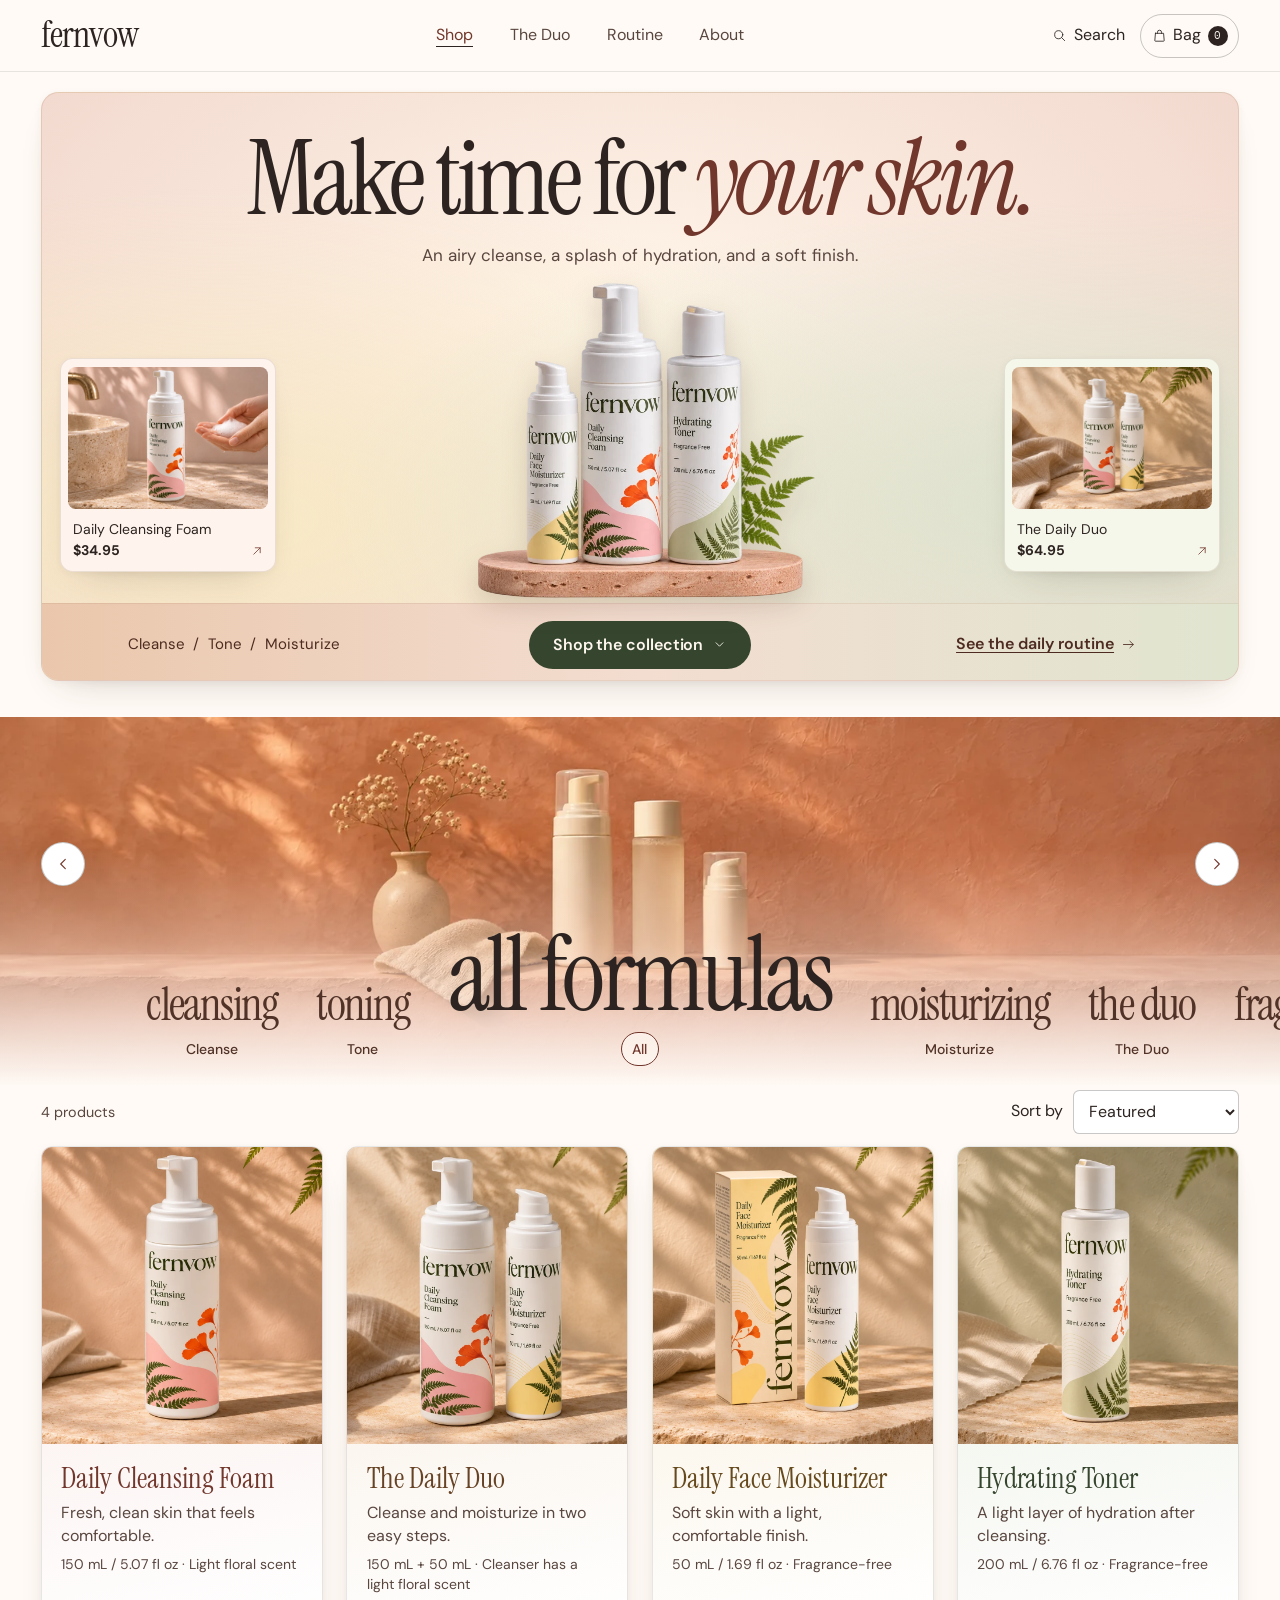
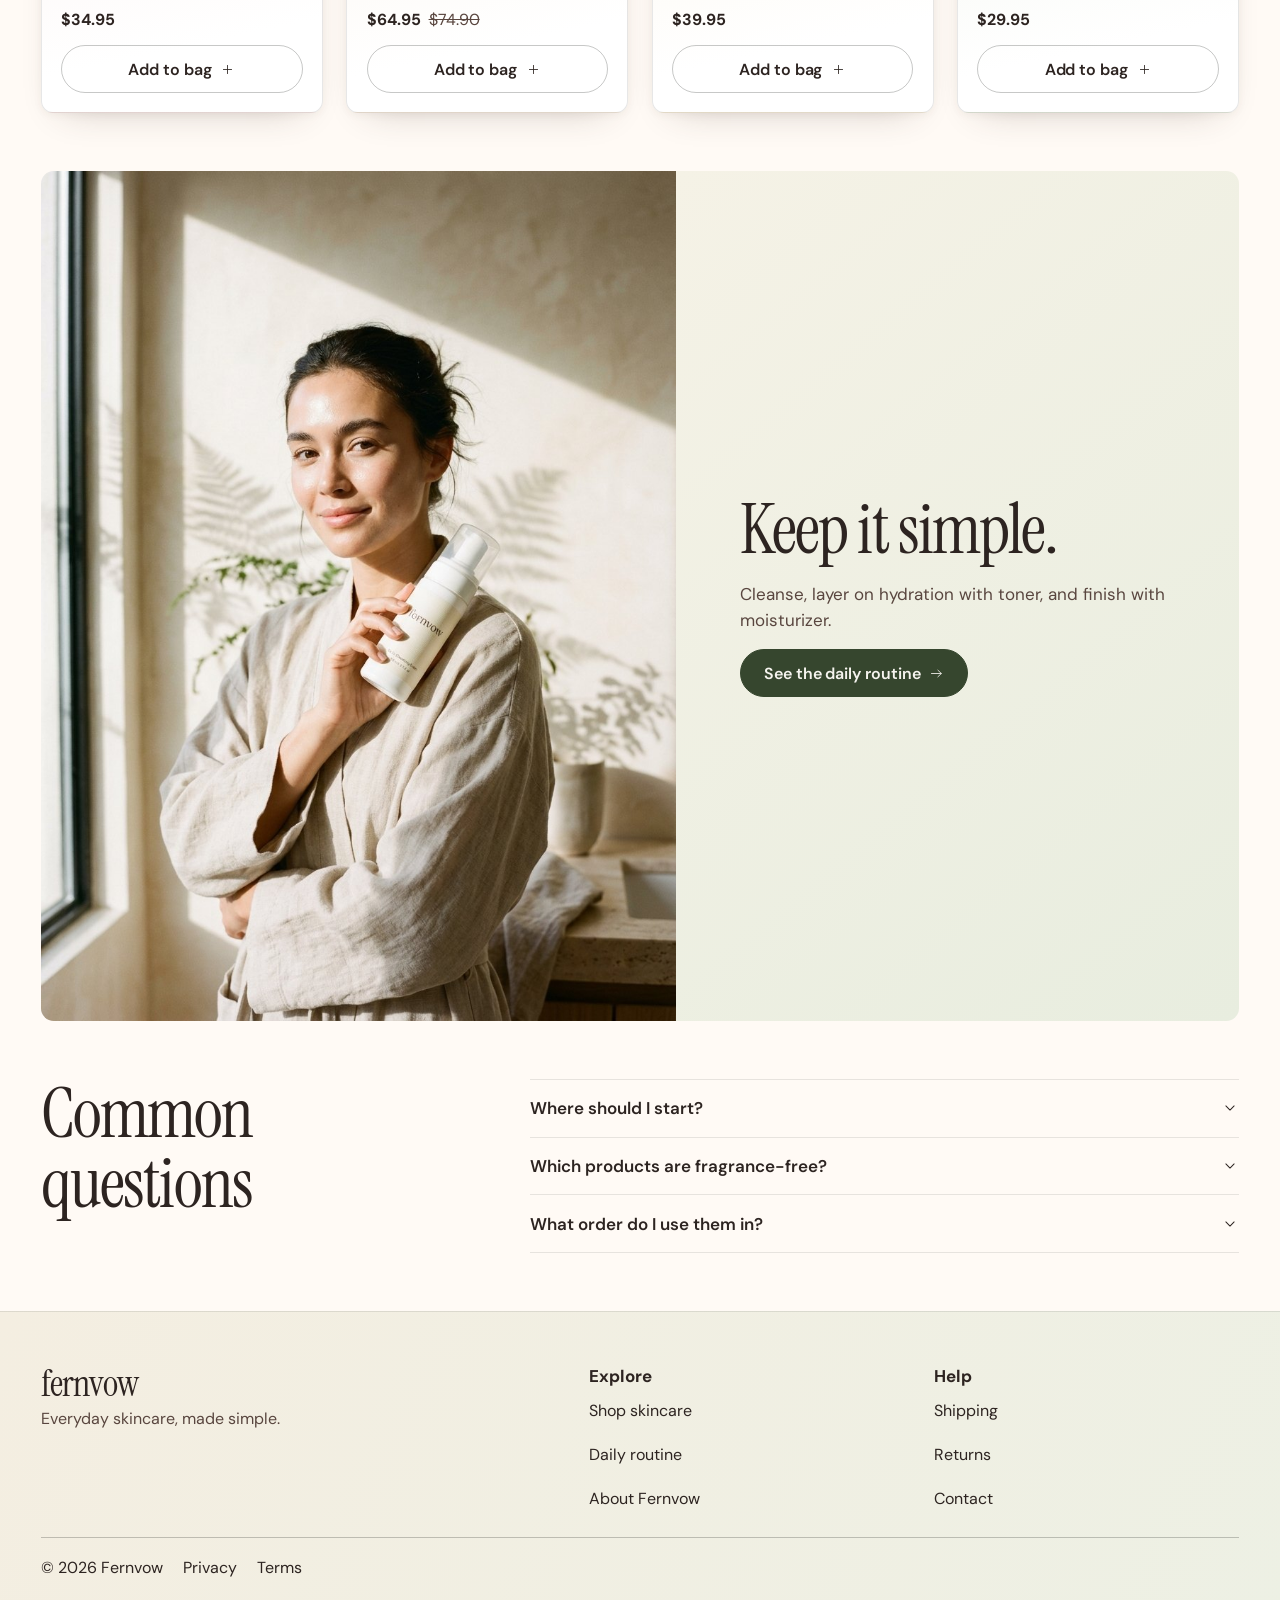
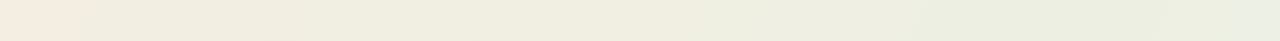
==== commit afe81947: "Refresh product photography and add a checkout shortcut" ====
--- a/index.html
+++ b/index.html
@@ -1,6 +1,25 @@
 <!DOCTYPE html>
 <html lang="en" prefix="og: https://ogp.me/ns#">
 <head>
+  <!-- Google Tag Manager -->
+  <script>
+    (() => {
+      // Checkout returns can carry order and Stripe session identifiers in the URL.
+      const { search, hash } = window.location;
+      const params = new URLSearchParams(search);
+      if (params.has('order') || params.has('session_id') || /^#\/checkout(?:\/|$)/.test(hash)) return;
+
+      window.dataLayer = window.dataLayer || [];
+      window.gtag = function gtag() { window.dataLayer.push(arguments); };
+      window.gtag('js', new Date());
+
+      const tag = document.createElement('script');
+      tag.async = true;
+      tag.src = 'https://www.googletagmanager.com/gtm.js?id=GTM-5VF96GZH';
+      document.head.append(tag);
+    })();
+  </script>
+  <!-- End Google Tag Manager -->
   <meta charset="UTF-8" />
   <meta name="viewport" content="width=device-width, initial-scale=1.0" />
   <title>Fernvow — Calm Daily Skincare</title>
@@ -31,6 +50,9 @@
   <a class="skip-link" href="#main-content">Skip to main content</a>
   <div id="app" class="app-shell">
     <div id="header-root"></div>
+    <button type="button" id="quick-checkout" class="btn btn--fern quick-checkout" data-action="prepare-checkout" hidden>
+      Checkout
+    </button>
     <main id="main-content" class="site-main" tabindex="-1"></main>
     <div id="footer-root"></div>
     <div id="overlay-root"></div>
--- a/src/styles/storefront.css
+++ b/src/styles/storefront.css
@@ -5,13 +5,17 @@
   --ink: #2d2421;
   --ink-secondary: #59463f;
   --ink-muted: #6e564d;
-  --fern: #71372c;
-  --fern-hover: #52261e;
-  --fern-tint: #f3ded5;
-  --fern-tint-strong: #edcfc2;
+  --fern: #36462e;
+  --fern-hover: #263321;
+  --fern-tint: #e8eddc;
+  --fern-tint-strong: #dce4ce;
   --coral-pale: #f6ddd1;
   --coral: #e9a38e;
   --coral-dark: #71372c;
+  --bottle-pink: #f8e8e4;
+  --bottle-gold: #f8eed9;
+  --bottle-sage: #e8eddf;
+  --store-shadow: 0 16px 36px -23px #49362d52, 0 2px 9px #49362d0d;
   --text-body: 1rem;
   --text-sm: 0.9375rem;
   --text-xs: 0.875rem;
@@ -19,6 +23,15 @@
   --header-height: 72px;
   --store-section-gap: clamp(2.35rem, 4.5vw, 4.5rem);
 }
+
+[data-formula] {
+  --formula-wash: #f6eadb;
+  --formula-ink: #674326;
+}
+
+[data-formula="cleanse"] { --formula-wash: var(--bottle-pink); --formula-ink: var(--coral-dark); }
+[data-formula="tone"] { --formula-wash: var(--bottle-sage); --formula-ink: var(--fern); }
+[data-formula="moisturize"] { --formula-wash: var(--bottle-gold); --formula-ink: #66491d; }
 
 .site-header,
 .site-header.is-scrolled {
@@ -59,7 +72,12 @@
   isolation: isolate;
   overflow: clip;
   border-radius: 1.1rem;
-  background: radial-gradient(ellipse at 50% 54%, #fae9db, #f0cabb);
+  border: 1px solid #a3795833;
+  background:
+    radial-gradient(ellipse at 89% 70%, #dbe3ce 0%, transparent 52%),
+    radial-gradient(ellipse at 15% 73%, #f8e9c5 0%, transparent 55%),
+    radial-gradient(ellipse at 49% 38%, #fff5e9, #f0d3c9);
+  box-shadow: var(--store-shadow);
 }
 
 .store-hero__copy {
@@ -124,11 +142,13 @@
   margin-bottom: clamp(.8rem, 2.4vw, 2.1rem);
   padding: .45rem;
   border-radius: .8rem;
-  background: #fff3ed;
-}
-
-.hero-feature--start { grid-area: start; }
-.hero-feature--duo { grid-area: duo; }
+  background: #fff9f1;
+  border: 1px solid #6e513024;
+  box-shadow: var(--store-shadow);
+}
+
+.hero-feature--start { grid-area: start; background: #fff4ed; }
+.hero-feature--duo { grid-area: duo; background: #f6f7eb; }
 .hero-feature img {
   width: 100%;
   height: auto;
@@ -162,12 +182,13 @@
   align-items: center;
   gap: .65rem;
   padding: 1.05rem 1rem .7rem;
-  background: linear-gradient(90deg, #e6ac98, #f1cbbb 50%, #e6ac98);
+  background: linear-gradient(90deg, #eac7ac, #f3ddd0 50%, #e0e5d0);
+  border-top: 1px solid #a3795826;
   color: #4e2b20;
 }
 .store-hero__steps { text-align: center; font-size: .94rem; }
 .store-hero__steps span { padding-inline: .28rem; }
-.store-hero__shop { background: var(--coral-dark); color: #fff7ef; }
+.store-hero__shop { background: var(--fern); color: #fff7ef; }
 .store-hero__shop:hover { background: var(--fern-hover); }
 .store-hero__routine {
   display: inline-flex;
@@ -351,23 +372,20 @@
 .shop-card {
   display: grid;
   grid-template-rows: auto 1fr;
-  background: var(--bg-paper);
+  background: linear-gradient(168deg, var(--formula-wash), var(--bg-paper) 85%);
   border: 1px solid var(--hairline);
   border-radius: .75rem;
   overflow: clip;
+  box-shadow: var(--store-shadow);
 }
 
 .shop-card__photo { display: block; background: var(--bg-sand); }
 .shop-card__photo img {
   width: 100%;
   height: auto;
-  aspect-ratio: 4 / 4.25;
+  aspect-ratio: 16 / 17;
   object-fit: cover;
   object-position: center;
-}
-
-@media (min-width: 851px) {
-  .shop-collection .shop-card__photo img { aspect-ratio: 8 / 7; }
 }
 
 .shop-card__info {
@@ -380,6 +398,7 @@
   font: 400 clamp(1.65rem, 2.3vw, 2.2rem)/1.04 var(--font-display);
 }
 .shop-card h3 a:hover { text-decoration: underline; }
+.shop-card h3 { color: var(--formula-ink); }
 .shop-card p { color: var(--ink-secondary); line-height: 1.45; }
 .shop-card__facts { margin-bottom: auto; font-size: .875rem; }
 .shop-card__price { display: flex; flex-wrap: wrap; gap: .5rem; margin-top: .4rem; }
@@ -406,7 +425,7 @@
   justify-items: start;
   gap: 1rem;
   padding: clamp(1.5rem, 5vw, 4.5rem);
-  background: var(--coral-pale);
+  background: linear-gradient(140deg, #f5f2e6, var(--bottle-sage));
   border-radius: 0 .8rem .8rem 0;
 }
 .routine-feature__copy p, .routine-page p { max-width: 40ch; color: var(--ink-secondary); font-size: var(--text-lead); }
@@ -430,12 +449,14 @@
   align-items: start;
 }
 .product-page .pdp-stage {
-  aspect-ratio: 1.04 / 1;
+  aspect-ratio: 16 / 17;
   border-radius: .85rem;
   border: 1px solid var(--hairline);
-  background: var(--bg-sand-soft);
-}
-.product-page .pdp-stage__img { width: 100%; height: 100%; object-fit: cover; object-position: 50% 57%; padding: 0; }
+  background: var(--formula-wash);
+  box-shadow: var(--store-shadow);
+}
+.product-page .pdp-stage__img { width: 100%; height: 100%; object-fit: cover; object-position: center; }
+.product-page .pdp-stage__img[data-media="routine"] { object-fit: contain; }
 .product-gallery { display: flex; flex-wrap: wrap; gap: .5rem; margin-top: .8rem; }
 .product-gallery__button {
   display: inline-flex;
@@ -450,12 +471,13 @@
   line-height: 1.15;
 }
 .product-gallery__button img { object-fit: cover; border-radius: .3rem; }
-.product-gallery__button[aria-pressed="true"] { background: var(--coral-pale); border-color: var(--coral-dark); }
+.product-gallery__button[aria-pressed="true"] { background: var(--formula-wash); border-color: var(--formula-ink); }
 .product-page__info { padding-block: .4rem; display: grid; gap: 1rem; align-content: start; }
 .product-page__info h1 {
   font: 400 clamp(2.8rem, 5.2vw, 5.2rem)/.98 var(--font-display);
   letter-spacing: -.025em;
   text-wrap: balance;
+  color: var(--formula-ink);
 }
 .product-page__summary { font-size: 1.125rem; color: var(--ink-secondary); max-width: 40ch; }
 .product-page__facts { color: var(--ink-secondary); }
@@ -493,12 +515,13 @@
 .product-quick-facts {
   display: grid;
   grid-template-columns: repeat(3, minmax(0, 1fr));
-  border-block: 1px solid var(--hairline);
+  background: var(--formula-wash);
+  border: 1px solid var(--hairline);
+  border-radius: .65rem;
 }
 .product-quick-facts div { padding: .8rem .75rem; }
-.product-quick-facts div:first-child { padding-inline-start: 0; }
 .product-quick-facts div + div { border-inline-start: 1px solid var(--hairline); }
-.product-quick-facts dt { margin-bottom: .18rem; font-weight: 650; color: var(--coral-dark); }
+.product-quick-facts dt { margin-bottom: .18rem; font-weight: 650; color: var(--formula-ink); }
 .product-quick-facts dd { font-size: .94rem; color: var(--ink-secondary); line-height: 1.35; }
 
 .product-story {
@@ -512,11 +535,12 @@
   grid-template-columns: minmax(0, 1.08fr) minmax(0, .92fr);
   overflow: hidden;
   border-radius: .95rem;
-  background: #f5ded2;
+  background: var(--formula-wash);
+  box-shadow: var(--store-shadow);
 }
 .product-story__details {
   grid-template-columns: minmax(0, .78fr) minmax(0, 1.22fr);
-  background: #f3e8df;
+  background: var(--bg-sand-soft);
 }
 .product-story__ritual > img,
 .product-story__details > img {
@@ -575,12 +599,9 @@
 
 .routine-page__intro { display: grid; gap: .75rem; padding-top: 1rem; }
 .routine-page__banner {
-  width: 100%;
-  max-height: 530px;
-  aspect-ratio: 2.5;
-  object-fit: cover;
-  object-position: 50% 63%;
-  margin-block: 1.65rem;
+  width: min(100%, 66rem);
+  height: auto;
+  margin: 1.65rem auto;
   border-radius: .8rem;
 }
 .routine-page__steps li { display: grid; grid-template-rows: auto 1fr; gap: .65rem; }
@@ -589,13 +610,17 @@
   display: grid;
   justify-items: start;
   gap: .95rem;
-  background: var(--coral-pale);
+  background: var(--bottle-gold);
   padding: clamp(1.5rem, 4.5vw, 4rem);
   margin-top: 2.5rem;
   border-radius: .8rem;
 }
 
-.store-footer { padding-block: clamp(2rem, 4vw, 3.25rem); background: var(--coral-pale); }
+.store-footer {
+  padding-block: clamp(2rem, 4vw, 3.25rem);
+  border-top: 1px solid var(--hairline);
+  background: linear-gradient(115deg, #f4eee1, #edf0e4);
+}
 .store-footer__inner { display: grid; grid-template-columns: 1.25fr .75fr .75fr; gap: 1rem 2.5rem; }
 .store-footer__inner nav { display: flex; flex-direction: column; align-items: flex-start; }
 .store-footer__inner nav h2 { font-size: 1.0625rem; }
@@ -690,10 +715,8 @@
   .routine-feature__copy { min-height: 0; border-radius: 0 0 .8rem .8rem; }
   .product-page__layout { display: flex; flex-direction: column; }
   .product-page__media, .product-page__info { width: 100%; }
-  .product-page .pdp-stage { aspect-ratio: 4 / 3; }
   .product-page__info h1 { font-size: clamp(2.8rem, 11vw, 4.5rem); }
   .product-page__info { gap: .7rem; }
-  .routine-page__banner { aspect-ratio: 1.55; }
   .routine-page__steps { grid-template-columns: 1fr; }
   .store-footer__inner { grid-template-columns: 1fr 1fr; gap: .7rem 1rem; }
   .store-footer__brand { grid-column: 1 / -1; }
@@ -717,6 +740,52 @@
 .brand-feature { margin-top: 1.65rem; }
 .brand-feature > img { max-height: 520px; }
 
+.brand-approach {
+  padding-block: var(--store-section-gap);
+}
+
+.brand-approach__points {
+  display: grid;
+  grid-template-columns: repeat(2, minmax(0, 1fr));
+  gap: 1.25rem clamp(1.6rem, 5vw, 4.5rem);
+  margin-top: 1.4rem;
+}
+
+.brand-approach__points > div { border-top: 1px solid var(--hairline-strong); padding-top: 1rem; }
+.brand-approach__points h3 { margin-bottom: .4rem; font-size: 1.125rem; }
+.brand-approach__points p, .brand-collection p { max-width: 48ch; }
+
+.brand-collection {
+  display: flex;
+  flex-wrap: wrap;
+  align-items: end;
+  justify-content: space-between;
+  gap: 1.25rem;
+  padding: clamp(1.5rem, 4vw, 3.5rem);
+  border-radius: .8rem;
+  background: linear-gradient(135deg, var(--bottle-gold), var(--bottle-pink));
+}
+
+.brand-collection p { margin-top: .65rem; }
+
+.quick-checkout {
+  position: fixed;
+  z-index: var(--z-header);
+  inset-inline-end: max(var(--gutter), env(safe-area-inset-right));
+  inset-block-end: calc(1rem + env(safe-area-inset-bottom));
+  box-shadow: 0 8px 24px #26332138;
+}
+
+.quick-checkout[hidden] { display: none; }
+.has-dialog .quick-checkout { visibility: hidden; }
+.app-shell:has(.quick-checkout:not([hidden])) .store-footer {
+  padding-bottom: calc(5rem + env(safe-area-inset-bottom));
+}
+
+@media (max-width: 640px) {
+  .brand-approach__points { grid-template-columns: 1fr; }
+}
+
 .search-count-label { margin-bottom: .6rem; color: var(--ink-secondary); }
 .search-result-card { grid-template-columns: 52px minmax(0, 1fr) auto; gap: .65rem; }
 .search-result-card__img { width: 52px; height: 52px; object-fit: cover; }
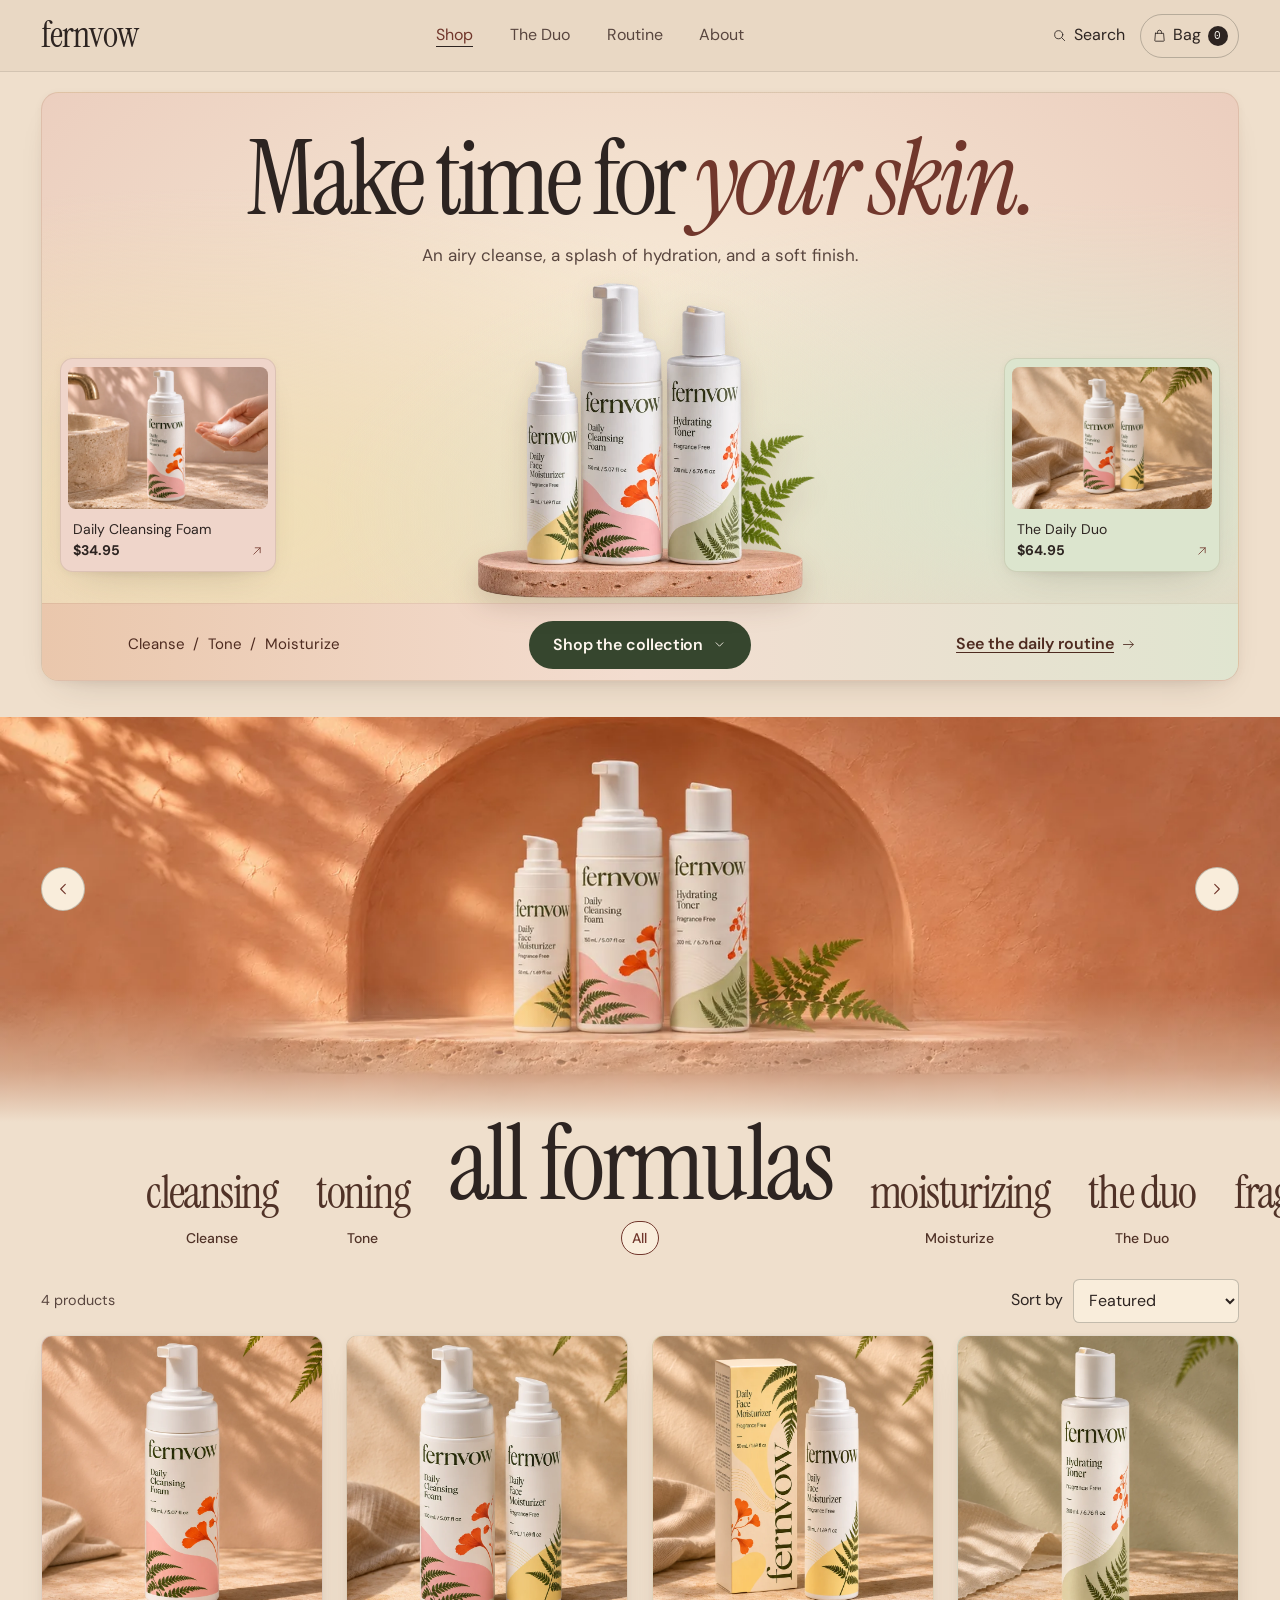
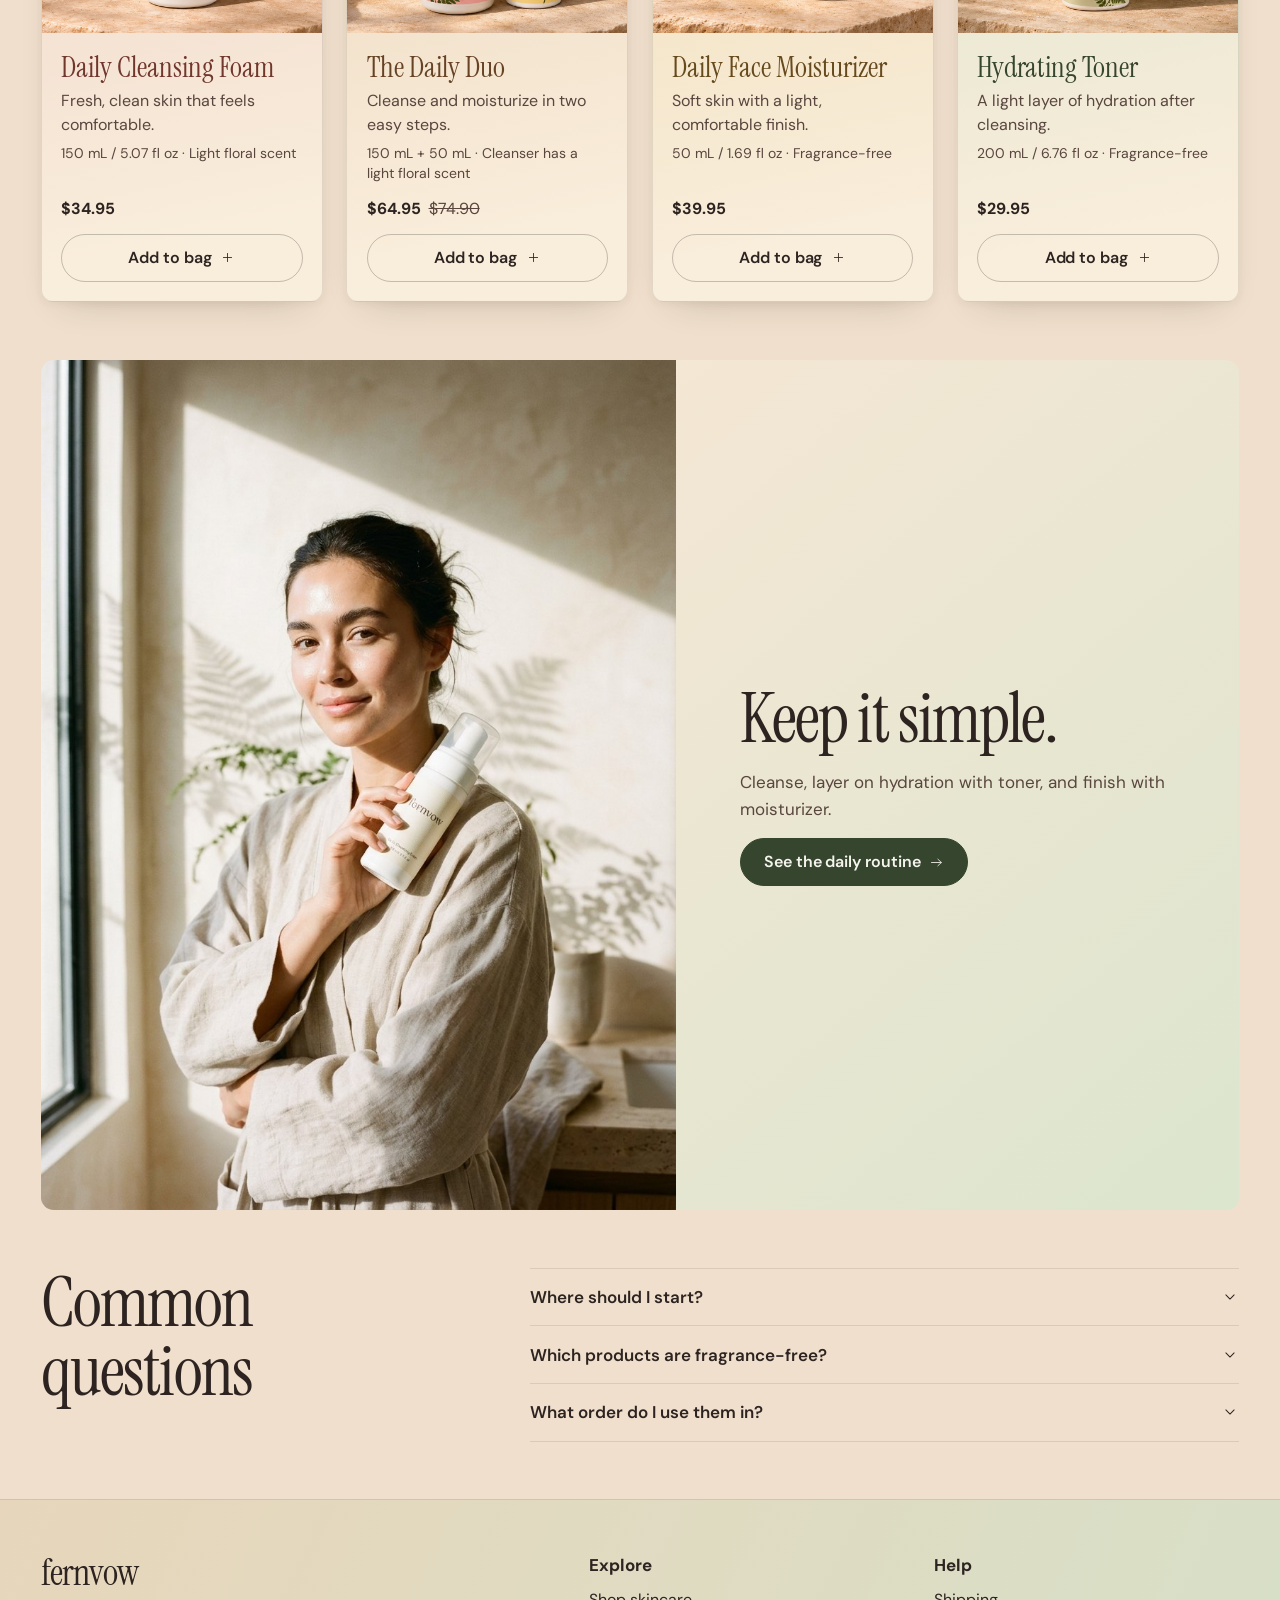
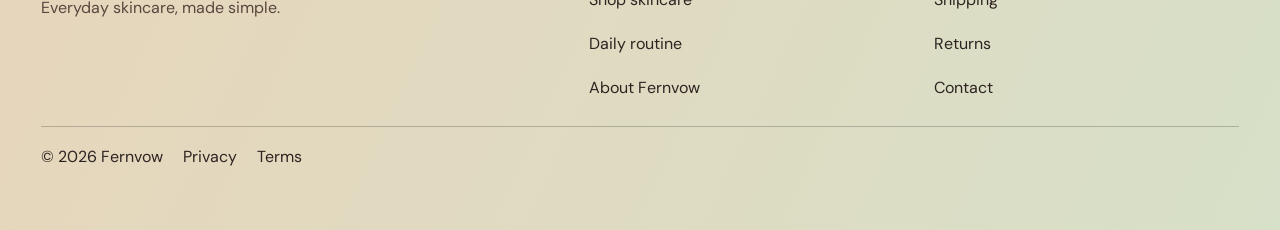
==== commit 460bd897: "Reimagine the carousel and warm the storefront palette" ====
--- a/index.html
+++ b/index.html
@@ -22,6 +22,7 @@
   <!-- End Google Tag Manager -->
   <meta charset="UTF-8" />
   <meta name="viewport" content="width=device-width, initial-scale=1.0" />
+  <meta name="theme-color" content="#e9d8c4" />
   <title>Fernvow — Calm Daily Skincare</title>
   <meta name="description" content="Gentle cleansing, light hydration and simple daily skincare from Fernvow." />
   <link rel="canonical" href="https://fernvow.com/" />
--- a/src/styles/storefront.css
+++ b/src/styles/storefront.css
@@ -1,7 +1,10 @@
 :root {
-  --bg-linen: #fffaf5;
-  --bg-sand: #f2e7df;
-  --bg-sand-soft: #f8efe9;
+  --bg-linen: #efdfcc;
+  --bg-paper: #f9eddb;
+  --bg-sand: #e5d0b9;
+  --bg-sand-soft: #f3e3ce;
+  --bg-oat: #e7d6be;
+  --bg-oat-soft: #f4e7d4;
   --ink: #2d2421;
   --ink-secondary: #59463f;
   --ink-muted: #6e564d;
@@ -12,9 +15,9 @@
   --coral-pale: #f6ddd1;
   --coral: #e9a38e;
   --coral-dark: #71372c;
-  --bottle-pink: #f8e8e4;
-  --bottle-gold: #f8eed9;
-  --bottle-sage: #e8eddf;
+  --bottle-pink: #efd5ca;
+  --bottle-gold: #f0dfb6;
+  --bottle-sage: #dce5ce;
   --store-shadow: 0 16px 36px -23px #49362d52, 0 2px 9px #49362d0d;
   --text-body: 1rem;
   --text-sm: 0.9375rem;
@@ -25,7 +28,7 @@
 }
 
 [data-formula] {
-  --formula-wash: #f6eadb;
+  --formula-wash: #ecd7bc;
   --formula-ink: #674326;
 }
 
@@ -35,7 +38,7 @@
 
 .site-header,
 .site-header.is-scrolled {
-  background: var(--bg-linen);
+  background: #e9d8c4;
   border-color: var(--hairline);
 }
 
@@ -74,9 +77,9 @@
   border-radius: 1.1rem;
   border: 1px solid #a3795833;
   background:
-    radial-gradient(ellipse at 89% 70%, #dbe3ce 0%, transparent 52%),
-    radial-gradient(ellipse at 15% 73%, #f8e9c5 0%, transparent 55%),
-    radial-gradient(ellipse at 49% 38%, #fff5e9, #f0d3c9);
+    radial-gradient(ellipse at 89% 70%, var(--bottle-sage) 0%, transparent 52%),
+    radial-gradient(ellipse at 15% 73%, var(--bottle-gold) 0%, transparent 55%),
+    radial-gradient(ellipse at 49% 38%, #f7ead7, #e9c8b9);
   box-shadow: var(--store-shadow);
 }
 
@@ -142,13 +145,13 @@
   margin-bottom: clamp(.8rem, 2.4vw, 2.1rem);
   padding: .45rem;
   border-radius: .8rem;
-  background: #fff9f1;
+  background: var(--bg-paper);
   border: 1px solid #6e513024;
   box-shadow: var(--store-shadow);
 }
 
-.hero-feature--start { grid-area: start; background: #fff4ed; }
-.hero-feature--duo { grid-area: duo; background: #f6f7eb; }
+.hero-feature--start { grid-area: start; background: var(--bottle-pink); }
+.hero-feature--duo { grid-area: duo; background: var(--bottle-sage); }
 .hero-feature img {
   width: 100%;
   height: auto;
@@ -205,13 +208,12 @@
   padding-block-end: var(--store-section-gap);
 }
 .cat-stage {
+  --cat-photo-height: clamp(15rem, min(36vw, 45svh), 28rem);
   position: relative;
   isolation: isolate;
   display: grid;
   grid-template-columns: minmax(0, 1fr);
-  align-items: end;
-  block-size: clamp(14rem, min(33vw, 41svh), 27rem);
-  background: #cf947e;
+  grid-template-rows: var(--cat-photo-height) auto;
   touch-action: pan-y pinch-zoom;
 }
 
@@ -219,29 +221,32 @@
 .cat-stage__bg,
 .cat-stage::after {
   position: absolute;
-  inset: 0;
-}
-
-.cat-stage__bgs { overflow: clip; }
+  inset: 0 0 auto;
+  block-size: var(--cat-photo-height);
+}
+
+.cat-stage__bgs { overflow: clip; background: #d4ad91; }
 .cat-stage__bg { opacity: 0; }
 .cat-stage__bg.is-active { opacity: 1; }
 .cat-stage__bg img {
   width: 100%;
   height: 100%;
   object-fit: cover;
-  object-position: center;
+  object-position: center 24%;
 }
 
 .cat-stage::after {
   pointer-events: none;
   content: '';
-  background: linear-gradient(180deg, transparent 36%, #f6dacb66 61%, #fcebe3c9 82%, var(--bg-linen) 100%);
+  background: linear-gradient(180deg, transparent 67%, #efdfcc75 87%, var(--bg-linen) 100%);
 }
 
 .cat-ticker-viewport {
   z-index: 1;
+  grid-row: 2;
   width: 100%;
   overflow: clip;
+  margin-block-start: -1.5rem;
   padding-block: .5rem clamp(.45rem, 1vw, .85rem);
 }
 
@@ -291,7 +296,7 @@
 .cat-ticker__btn[aria-selected="true"] .cat-ticker__short {
   color: var(--coral-dark);
   border-color: currentColor;
-  background: #fffaf5a8;
+  background: var(--bg-paper);
 }
 
 .cat-ticker__btn:focus-visible { outline-offset: -3px; }
@@ -299,7 +304,7 @@
 .cat-stage__controls {
   position: absolute;
   z-index: 2;
-  inset: 34% var(--gutter) auto;
+  inset: calc(var(--cat-photo-height) * .37) var(--gutter) auto;
   display: flex;
   justify-content: space-between;
   pointer-events: none;
@@ -425,7 +430,7 @@
   justify-items: start;
   gap: 1rem;
   padding: clamp(1.5rem, 5vw, 4.5rem);
-  background: linear-gradient(140deg, #f5f2e6, var(--bottle-sage));
+  background: linear-gradient(140deg, var(--bg-oat-soft), var(--bottle-sage));
   border-radius: 0 .8rem .8rem 0;
 }
 .routine-feature__copy p, .routine-page p { max-width: 40ch; color: var(--ink-secondary); font-size: var(--text-lead); }
@@ -619,7 +624,7 @@
 .store-footer {
   padding-block: clamp(2rem, 4vw, 3.25rem);
   border-top: 1px solid var(--hairline);
-  background: linear-gradient(115deg, #f4eee1, #edf0e4);
+  background: linear-gradient(115deg, #e7d6bb, #d7e0c8);
 }
 .store-footer__inner { display: grid; grid-template-columns: 1.25fr .75fr .75fr; gap: 1rem 2.5rem; }
 .store-footer__inner nav { display: flex; flex-direction: column; align-items: flex-start; }
@@ -708,8 +713,8 @@
   .hero-feature__text { align-content: space-between; }
   .hero-feature--start { justify-self: end; margin-right: .3rem; }
   .hero-feature--duo { justify-self: start; margin-left: .3rem; }
-  .cat-stage { block-size: clamp(11.5rem, min(63vw, 40svh), 17.5rem); }
-  .cat-ticker__btn[aria-selected="true"] .cat-ticker__title { font-size: clamp(2.9rem, 13vw, 5.25rem); }
+  .cat-stage { --cat-photo-height: clamp(12rem, min(61vw, 38svh), 18rem); }
+  .cat-ticker__btn[aria-selected="true"] .cat-ticker__title { font-size: clamp(2.7rem, 11.5vw, 4.8rem); }
   .shop-grid--related { grid-template-columns: repeat(2, minmax(0, 1fr)); }
   .routine-feature > img { max-height: 370px; min-height: 0; height: auto; aspect-ratio: 4 / 3; border-radius: .8rem .8rem 0 0; }
   .routine-feature__copy { min-height: 0; border-radius: 0 0 .8rem .8rem; }
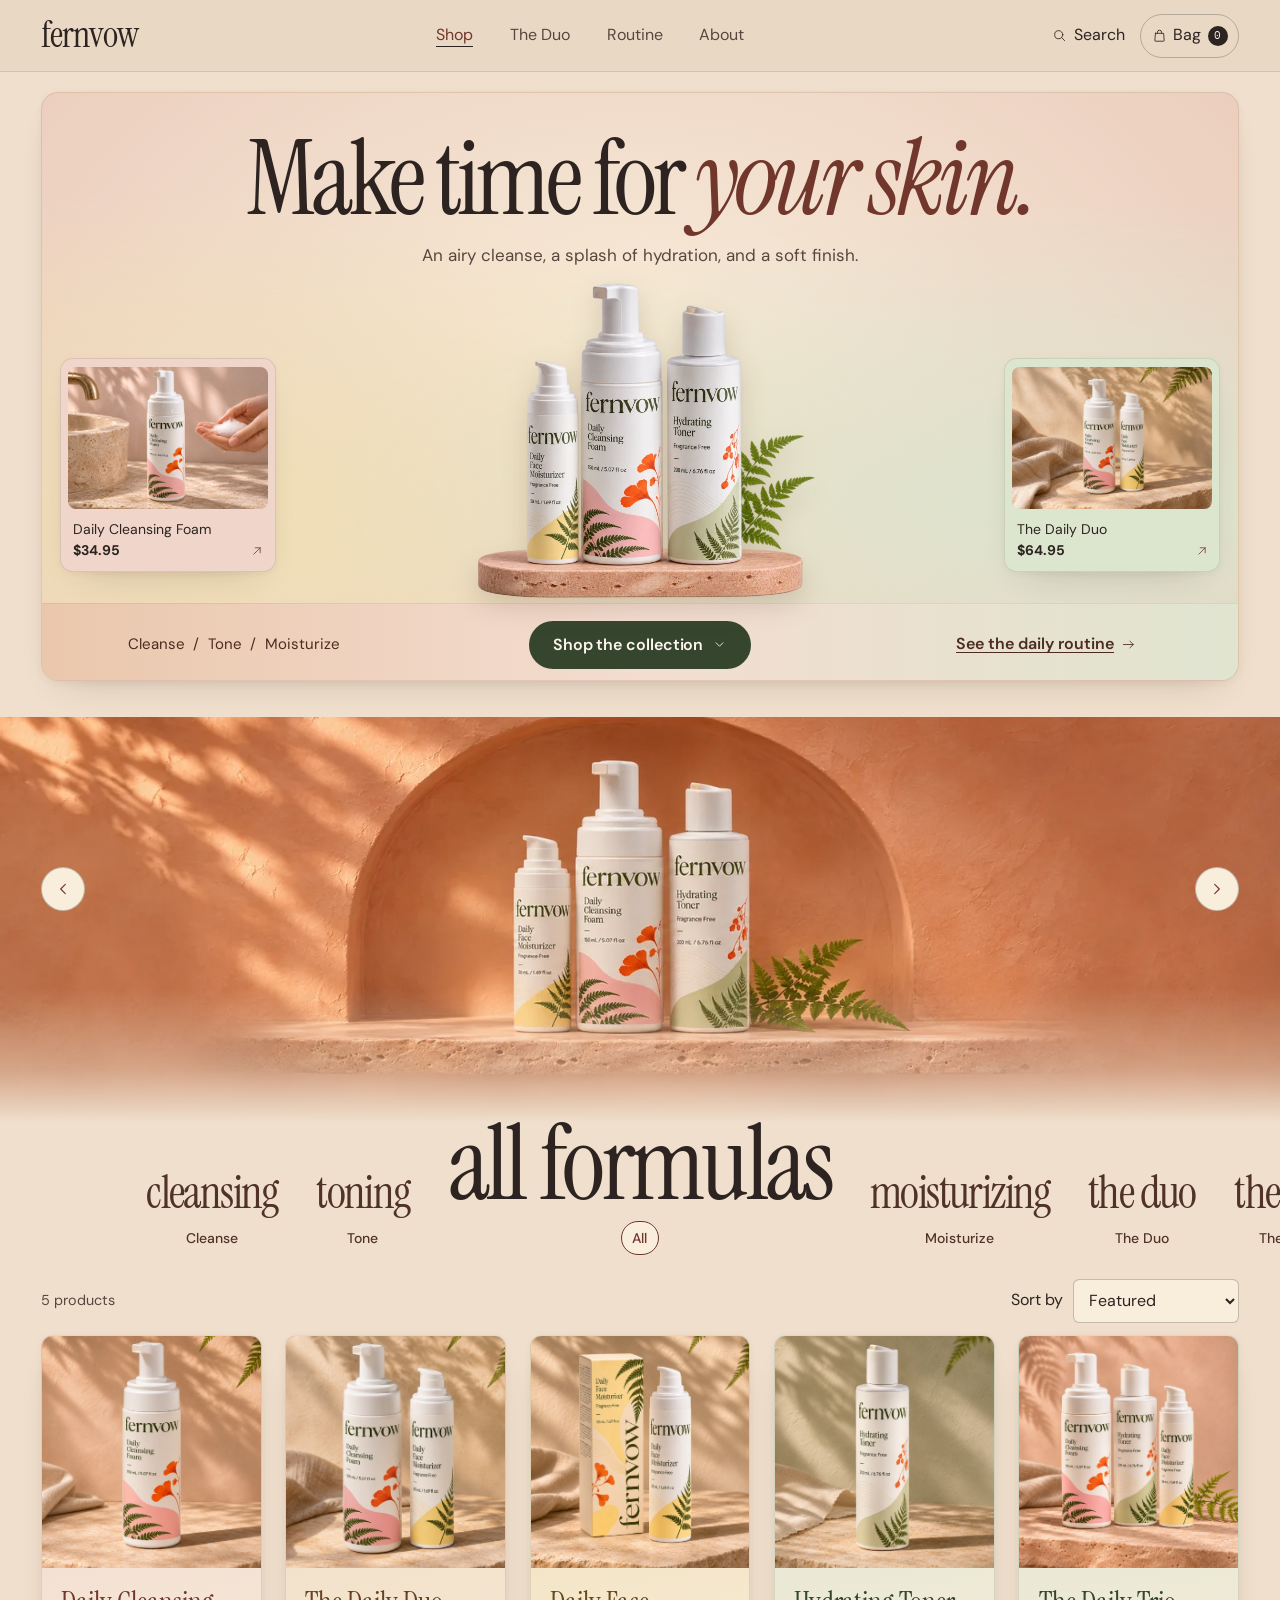
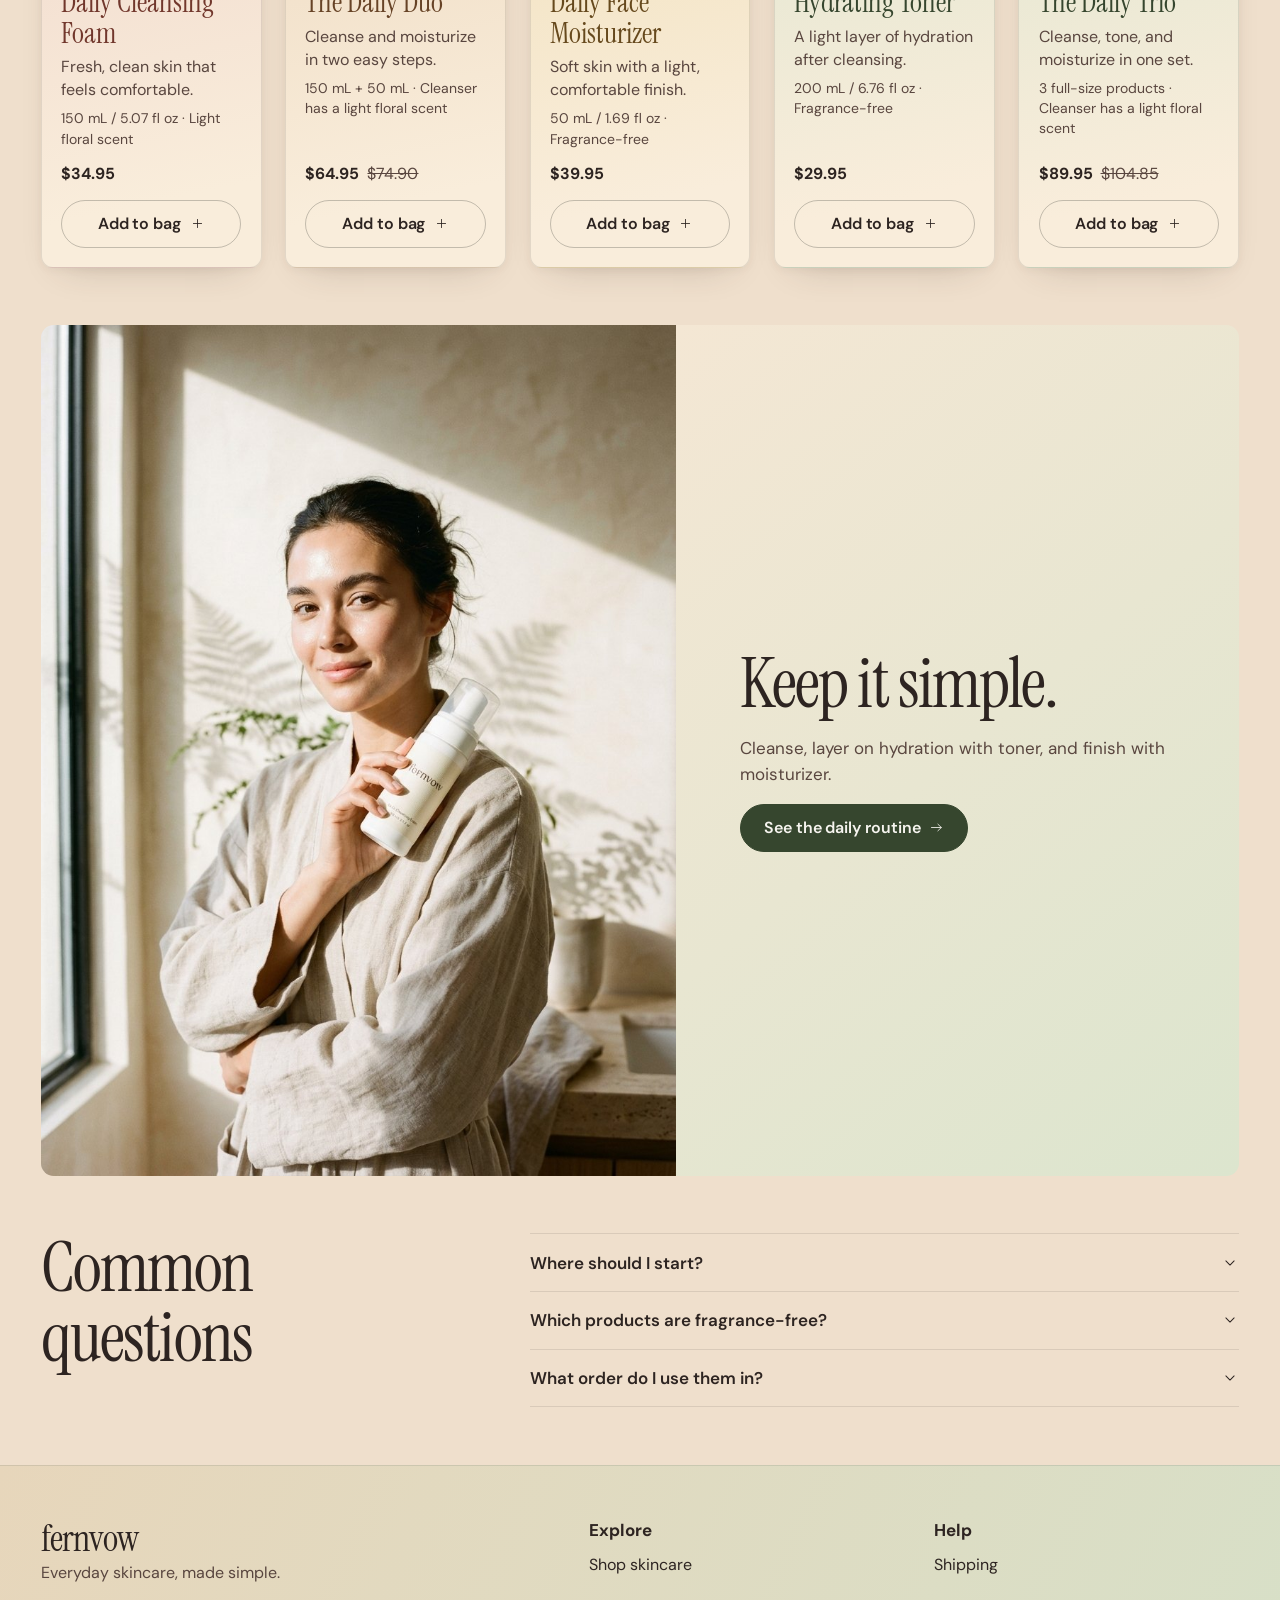
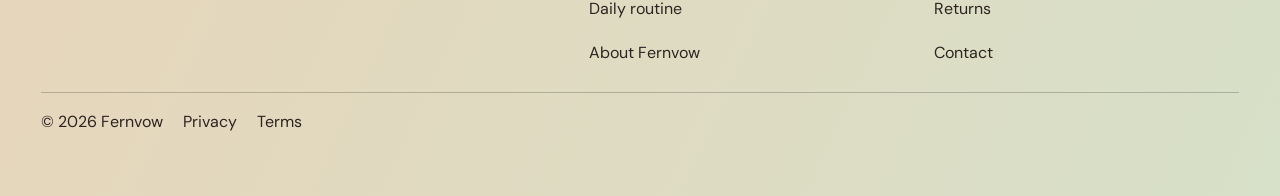
==== commit f18dbd1a: "Publish crawlable storefront and product landing pages" ====
--- a/index.html
+++ b/index.html
@@ -1,6 +1,7 @@
 <!DOCTYPE html>
 <html lang="en" prefix="og: https://ogp.me/ns#">
 <head>
+  <script>document.documentElement.classList.add("store-js")</script>
   <!-- Google Tag Manager -->
   <script>
     (() => {
@@ -24,6 +25,7 @@
   <meta name="viewport" content="width=device-width, initial-scale=1.0" />
   <meta name="theme-color" content="#e9d8c4" />
   <title>Fernvow — Calm Daily Skincare</title>
+  <!-- store-metadata:start -->
   <meta name="description" content="Gentle cleansing, light hydration and simple daily skincare from Fernvow." />
   <link rel="canonical" href="https://fernvow.com/" />
   <meta property="og:type" content="website" />
@@ -32,20 +34,20 @@
   <meta property="og:title" content="Fernvow — Calm Daily Skincare" />
   <meta property="og:description" content="Gentle cleansing, light hydration and simple daily skincare from Fernvow." />
   <meta property="og:image" content="https://fernvow.com/assets/photos/editorial-routine-lineup.jpg" />
-  <meta property="og:image:type" content="image/jpeg" />
-  <meta property="og:image:width" content="1376" />
-  <meta property="og:image:height" content="768" />
   <meta property="og:image:alt" content="Fernvow cleanser, toner and moisturizer on a sunlit stone shelf beside fern leaves." />
   <meta name="twitter:card" content="summary_large_image" />
-  <link rel="icon" type="image/svg+xml" href="assets/brand/fernvow-favicon.svg" />
+  <meta name="robots" content="index, follow" />
+  <script type="application/ld+json" id="product-structured-data">{}</script>
+  <!-- store-metadata:end -->
+  <link rel="icon" type="image/svg+xml" href="/assets/brand/fernvow-favicon.svg" />
   <link rel="preconnect" href="https://fonts.googleapis.com" />
   <link rel="preconnect" href="https://fonts.gstatic.com" crossorigin />
   <link href="https://fonts.googleapis.com/css2?family=Cormorant+Garamond:ital,wght@0,300;0,400;0,500;1,300;1,400&family=DM+Sans:ital,opsz,wght@0,9..40,300;0,9..40,400;0,9..40,500;1,9..40,300&family=IBM+Plex+Mono:wght@400&family=Instrument+Serif:ital@0;1&display=swap" rel="stylesheet" />
-  <link rel="stylesheet" href="src/styles/tokens.css" />
-  <link rel="stylesheet" href="src/styles/base.css" />
-  <link rel="stylesheet" href="src/styles/layout.css" />
-  <link rel="stylesheet" href="src/styles/sections.css" />
-  <link rel="stylesheet" href="src/styles/storefront.css" />
+  <link rel="stylesheet" href="/src/styles/tokens.css" />
+  <link rel="stylesheet" href="/src/styles/base.css" />
+  <link rel="stylesheet" href="/src/styles/layout.css" />
+  <link rel="stylesheet" href="/src/styles/sections.css" />
+  <link rel="stylesheet" href="/src/styles/storefront.css" />
 </head>
 <body>
   <a class="skip-link" href="#main-content">Skip to main content</a>
@@ -60,6 +62,6 @@
   </div>
   <div id="store-intro" class="initial-loading" aria-hidden="true">fernvow</div>
   <div id="live-announcer" class="sr-only" aria-live="polite" aria-atomic="true"></div>
-  <script type="module" src="src/app.js"></script>
+  <script type="module" src="/src/app.js"></script>
 </body>
 </html>
--- a/src/styles/base.css
+++ b/src/styles/base.css
@@ -412,6 +412,10 @@
 }
 
 .initial-loading {
+  display: none;
+}
+
+.store-js .initial-loading {
   position: fixed;
   inset: 0;
   z-index: calc(var(--z-toast) + 1);
--- a/src/styles/storefront.css
+++ b/src/styles/storefront.css
@@ -35,6 +35,7 @@
 [data-formula="cleanse"] { --formula-wash: var(--bottle-pink); --formula-ink: var(--coral-dark); }
 [data-formula="tone"] { --formula-wash: var(--bottle-sage); --formula-ink: var(--fern); }
 [data-formula="moisturize"] { --formula-wash: var(--bottle-gold); --formula-ink: #66491d; }
+[data-formula="trio"] { --formula-wash: var(--bottle-sage); --formula-ink: var(--fern); }
 
 .site-header,
 .site-header.is-scrolled {
@@ -373,6 +374,12 @@
 }
 
 .shop-grid--related { grid-template-columns: repeat(3, minmax(0, 1fr)); }
+
+@media (min-width: 1200px) {
+  .shop-collection .shop-grid:has(.shop-card:nth-child(5):last-child) {
+    grid-template-columns: repeat(5, minmax(0, 1fr));
+  }
+}
 
 .shop-card {
   display: grid;
@@ -611,7 +618,7 @@
 }
 .routine-page__steps li { display: grid; grid-template-rows: auto 1fr; gap: .65rem; }
 .routine-page__steps h2 { font-size: 1.125rem; }
-.routine-page__duo {
+.routine-page__sets {
   display: grid;
   justify-items: start;
   gap: .95rem;
@@ -620,6 +627,8 @@
   margin-top: 2.5rem;
   border-radius: .8rem;
 }
+
+.routine-page__set-links { display: flex; flex-wrap: wrap; align-items: center; gap: .65rem 1.25rem; }
 
 .store-footer {
   padding-block: clamp(2rem, 4vw, 3.25rem);
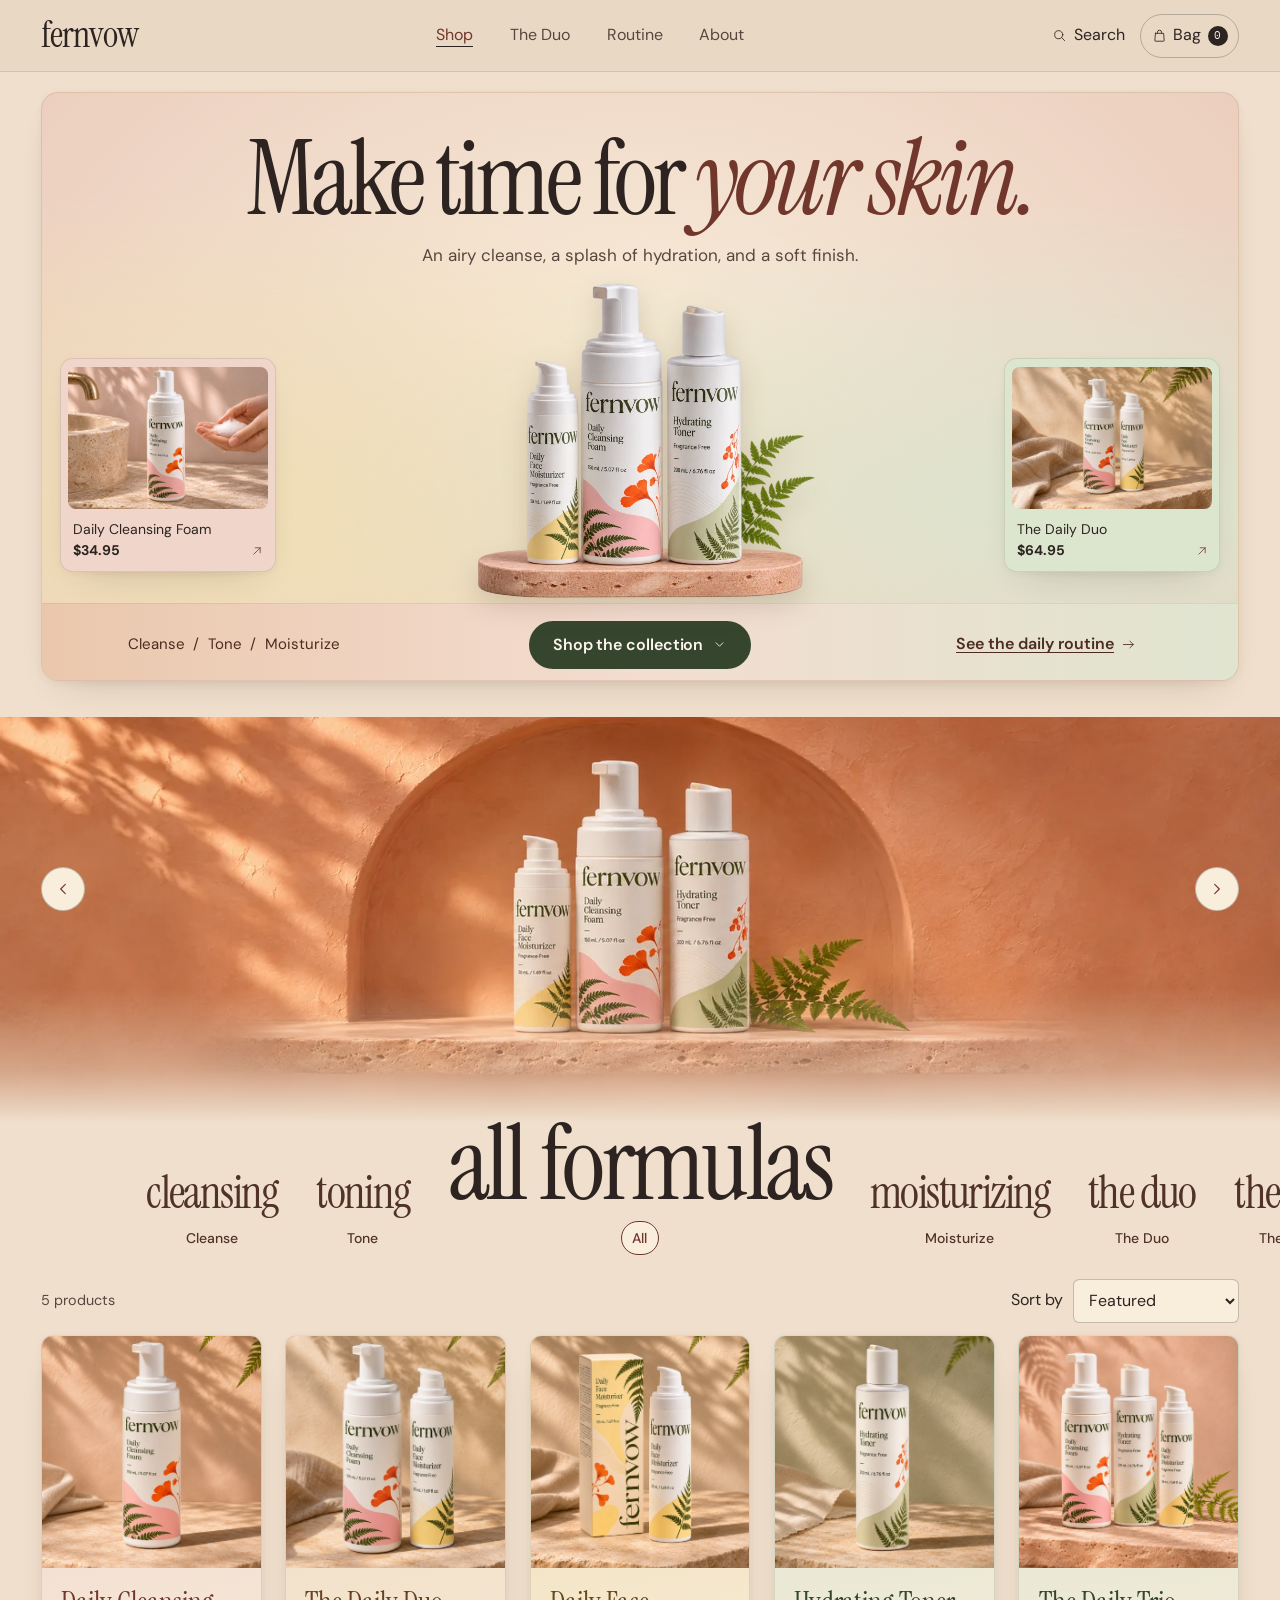
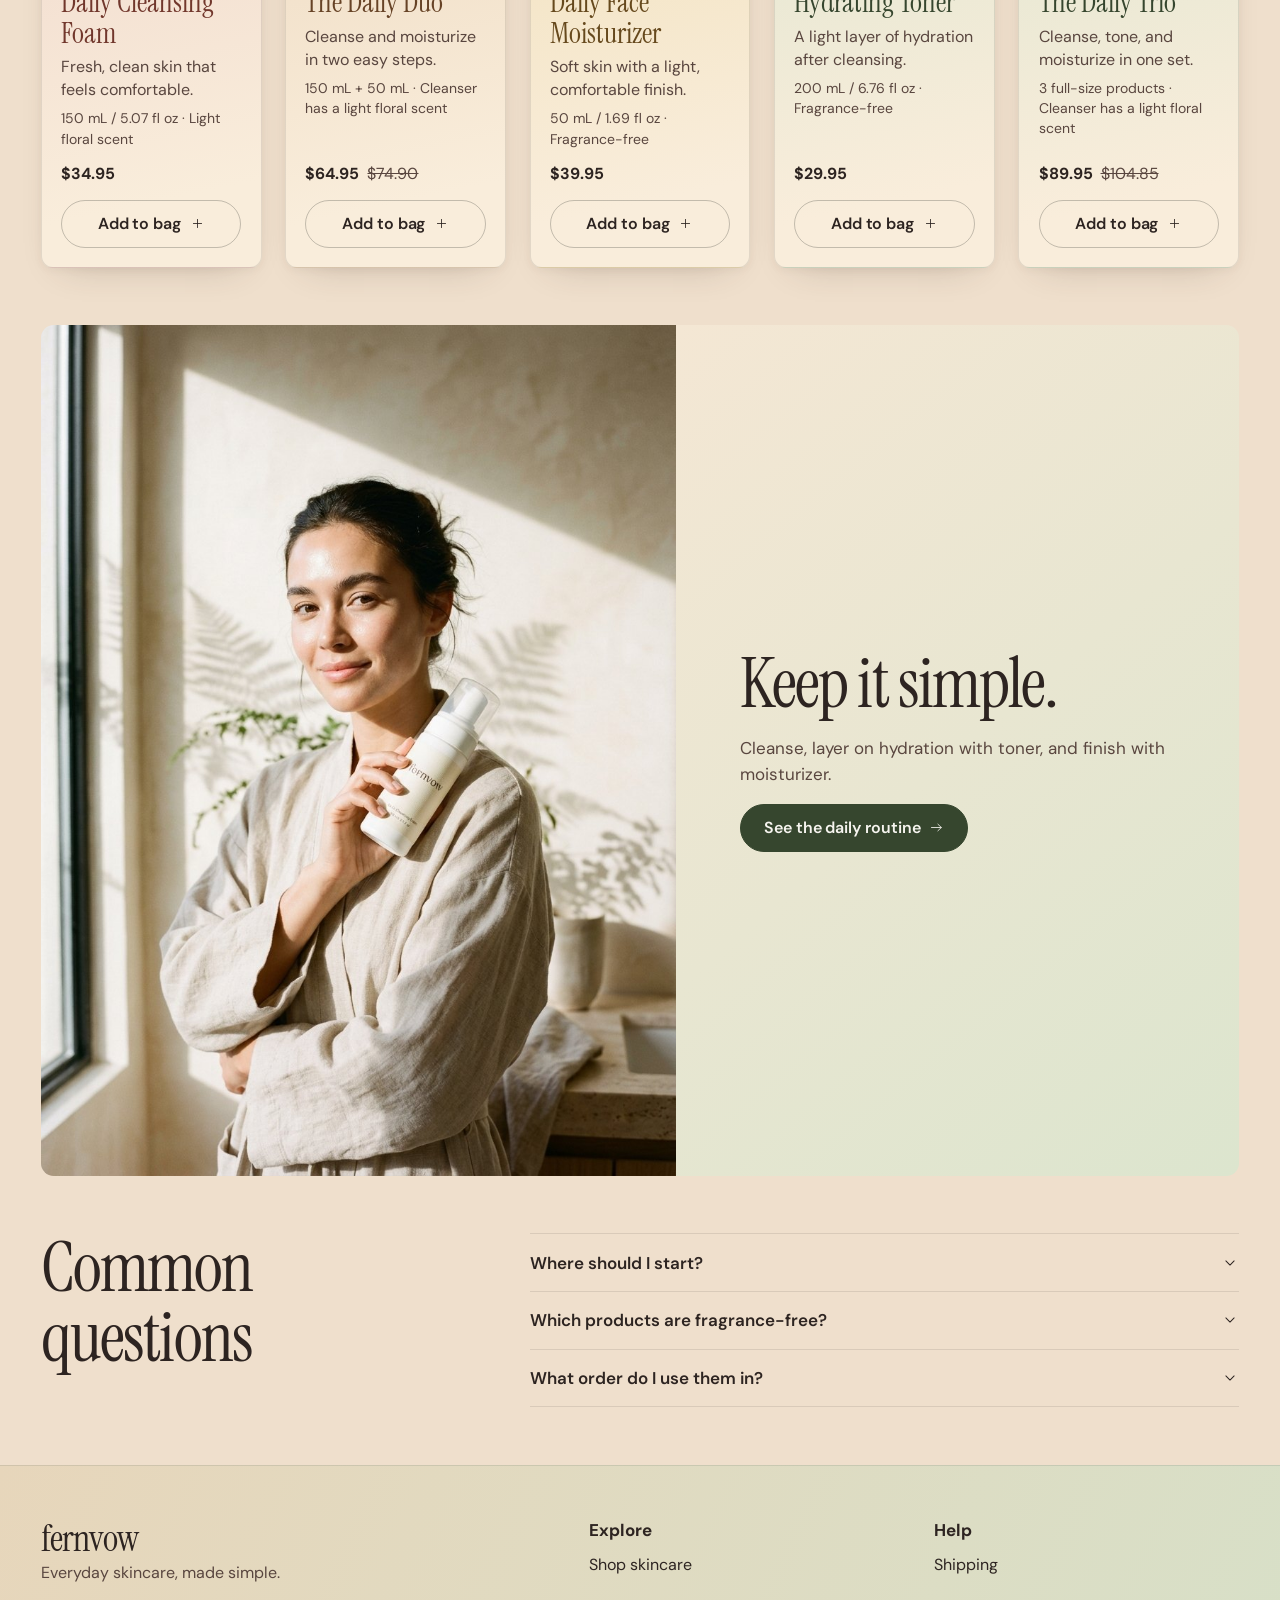
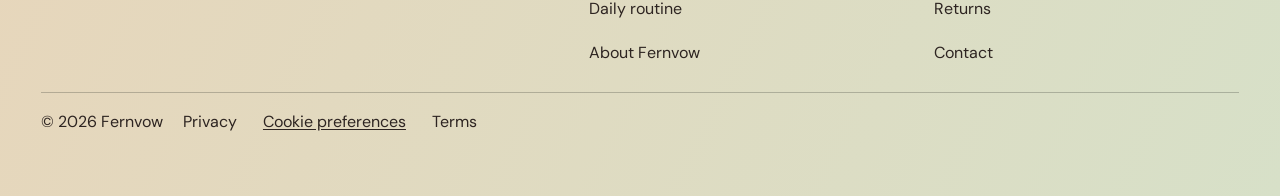
==== commit 108de7f4: "Centralize storefront cookie preferences and tag consent" ====
--- a/index.html
+++ b/index.html
@@ -2,25 +2,6 @@
 <html lang="en" prefix="og: https://ogp.me/ns#">
 <head>
   <script>document.documentElement.classList.add("store-js")</script>
-  <!-- Google Tag Manager -->
-  <script>
-    (() => {
-      // Checkout returns can carry order and Stripe session identifiers in the URL.
-      const { search, hash } = window.location;
-      const params = new URLSearchParams(search);
-      if (params.has('order') || params.has('session_id') || /^#\/checkout(?:\/|$)/.test(hash)) return;
-
-      window.dataLayer = window.dataLayer || [];
-      window.gtag = function gtag() { window.dataLayer.push(arguments); };
-      window.gtag('js', new Date());
-
-      const tag = document.createElement('script');
-      tag.async = true;
-      tag.src = 'https://www.googletagmanager.com/gtm.js?id=GTM-5VF96GZH';
-      document.head.append(tag);
-    })();
-  </script>
-  <!-- End Google Tag Manager -->
   <meta charset="UTF-8" />
   <meta name="viewport" content="width=device-width, initial-scale=1.0" />
   <meta name="theme-color" content="#e9d8c4" />
@@ -62,6 +43,23 @@
   </div>
   <div id="store-intro" class="initial-loading" aria-hidden="true">fernvow</div>
   <div id="live-announcer" class="sr-only" aria-live="polite" aria-atomic="true"></div>
+  <aside id="cookie-preferences" class="cookie-preferences" aria-labelledby="cookie-preferences-title" hidden>
+    <h2 id="cookie-preferences-title" tabindex="-1">Cookie preferences</h2>
+    <p>Essential storage keeps your bag working. You can also allow analytics and advertising measurement. <a href="/policies/privacy">Privacy policy</a></p>
+    <details class="cookie-preferences__settings">
+      <summary>Choose settings</summary>
+      <fieldset>
+        <legend class="sr-only">Optional cookies</legend>
+        <label><input type="checkbox" name="analytics" /> <span><strong>Analytics</strong><small>Understand how visitors use the store.</small></span></label>
+        <label><input type="checkbox" name="advertising" /> <span><strong>Advertising</strong><small>Measure visits and orders from ads.</small></span></label>
+      </fieldset>
+      <button type="button" class="btn btn--outline" data-cookie-action="save">Save preferences</button>
+    </details>
+    <div class="cookie-preferences__actions">
+      <button type="button" class="btn btn--outline" data-cookie-action="essential">Essential only</button>
+      <button type="button" class="btn btn--fern" data-cookie-action="allow">Allow all</button>
+    </div>
+  </aside>
   <script type="module" src="/src/app.js"></script>
 </body>
 </html>
--- a/src/styles/storefront.css
+++ b/src/styles/storefront.css
@@ -678,6 +678,33 @@
 .checkout-result .lead-copy { margin-block: .85rem 1.4rem; }
 .checkout-result__reference { margin-bottom: 1.4rem; color: var(--ink-secondary); overflow-wrap: anywhere; }
 .checkout-result .btn { margin: 0 .45rem .45rem 0; }
+
+.cookie-preferences {
+  position: fixed;
+  z-index: var(--z-toast);
+  inset-inline-start: 1rem;
+  inset-block-end: max(1rem, env(safe-area-inset-bottom));
+  width: min(27rem, calc(100% - 2rem));
+  max-height: calc(100dvh - 2rem);
+  overflow-y: auto;
+  padding: 1.125rem;
+  border: 1px solid var(--hairline-strong);
+  border-radius: .75rem;
+  background: var(--bg-paper);
+  box-shadow: var(--store-shadow);
+}
+.cookie-preferences h2 { margin: 0 0 .4rem; font: 650 1.125rem/1.3 var(--font-sans); }
+.cookie-preferences p { margin: 0 0 .4rem; font-size: .9375rem; }
+.cookie-preferences a { text-decoration: underline; }
+.cookie-preferences summary { width: fit-content; padding-block: .675rem; cursor: pointer; }
+.cookie-preferences fieldset { display: grid; gap: .65rem; margin: 0 0 .75rem; padding: 0; border: 0; }
+.cookie-preferences label { display: flex; align-items: flex-start; gap: .55rem; cursor: pointer; }
+.cookie-preferences input { width: 1rem; height: 1rem; margin: .2rem 0 0; accent-color: var(--fern); }
+.cookie-preferences small { display: block; font-size: .875rem; }
+.cookie-preferences__settings[open] { margin-block-end: .75rem; }
+.cookie-preferences__actions { display: flex; flex-wrap: wrap; gap: .5rem; }
+.cookie-preferences .btn { min-height: 44px; font-size: .875rem; }
+.footer-cookie-preferences { color: inherit; text-decoration: underline; text-underline-offset: .15em; }
 
 @media (max-width: 850px) {
   .store-hero__layout { grid-template-columns: minmax(0, 1fr) minmax(0, 2.55fr) minmax(0, 1fr); }
